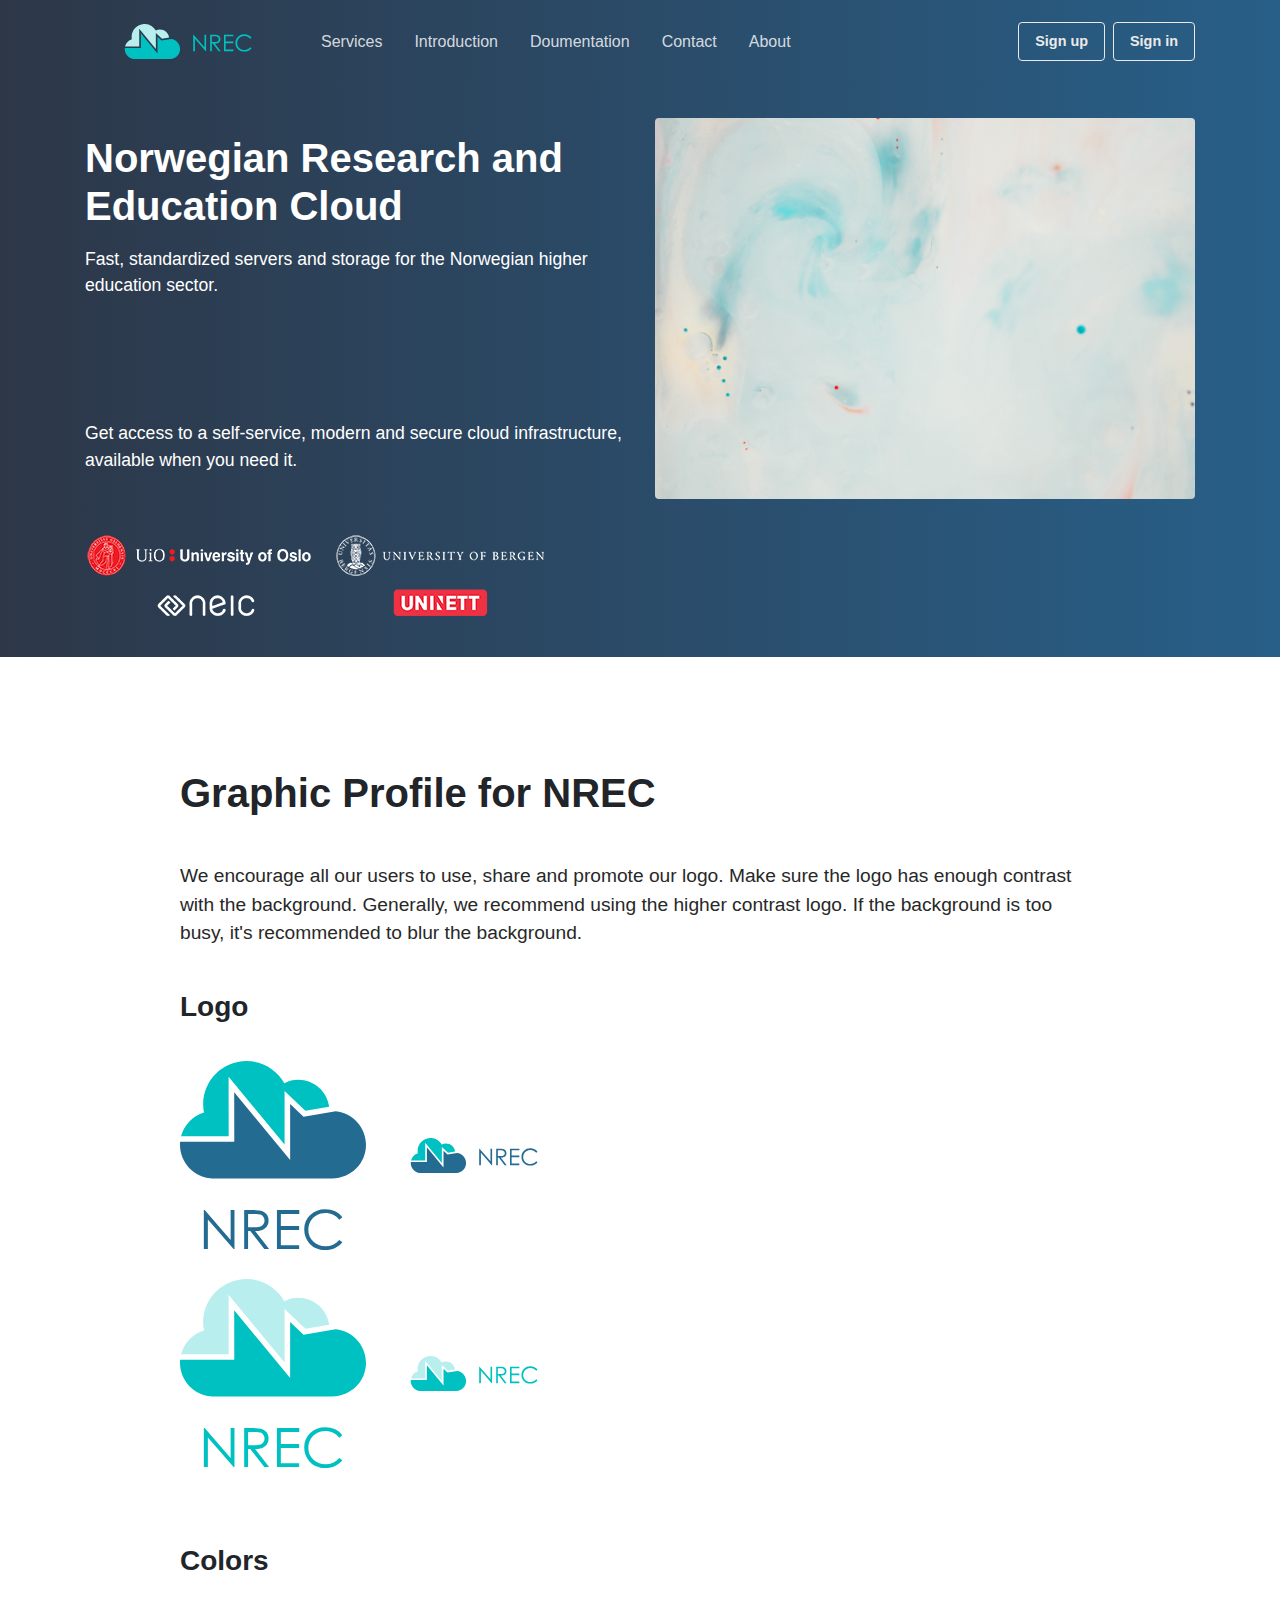
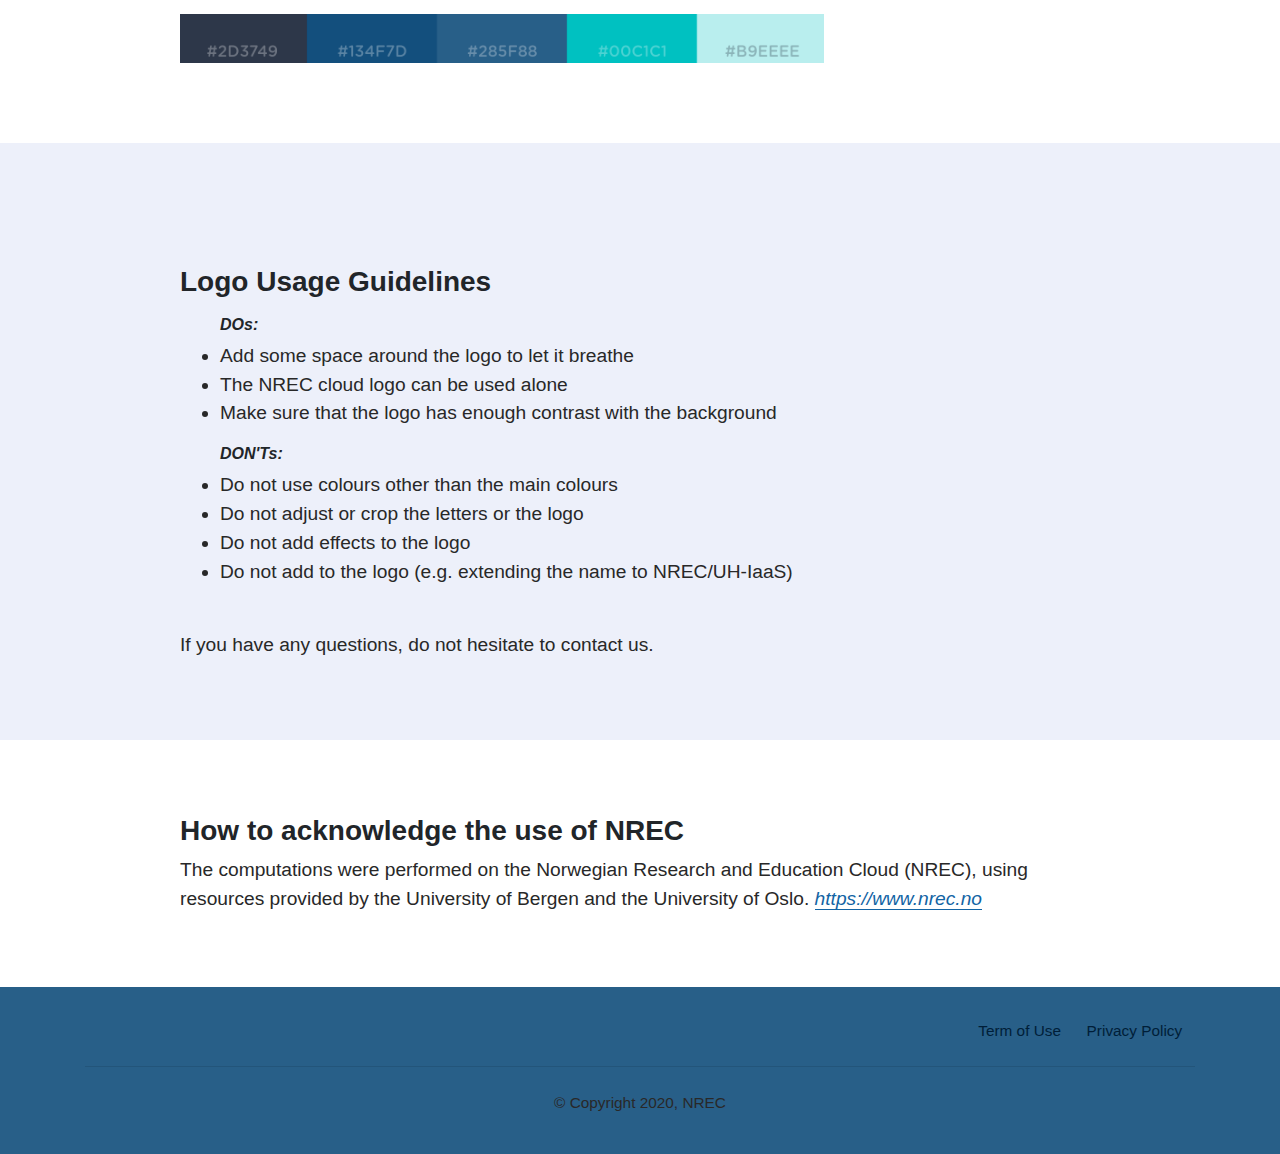
==== branding.html @ 51c07b49 "language" ====
<!DOCTYPE html>
<html lang="en" class="full-height">

<head>
  <title>NREC</title>
  <meta charset="utf-8" />
  <meta name="viewport" content="width=device-width, initial-scale=1, user-scalable=no" />
  <meta name="description" content="A Norwegian Cloud Infrastructure for Research and Education" />
  <meta name="keywords"
    content="Cloud, Infrastructure, Education, Research, UiO, UiB, University, Oslo, Bergen, Norway" />

  <meta name="twitter:card" content="summary_large_image" />
  <meta name="twitter:site" content="@nrec_no" />
  <meta name="twitter:image:alt" content="NREC logo" />
  <meta property="og:title" content="NREC" />
  <meta property="og:type" content="website" />
  <meta property="og:url" content="https://nrec.no" />
  <meta property="og:description" content="A Norwegian Cloud Infrastructure for Research and Education" />
  <meta property="og:image" content="https://nrec.no" />
  <meta property="og:site_name" content="nrec.no" />

  <link href="assets/img/favicon.ico" rel="icon" type="image/png">

  <link rel="stylesheet" href="./assets/vendor/bootstrap/bootstrap.min.css">
  <link rel="stylesheet" href="./assets/css/lazy.css">
  <link rel="stylesheet" href="./assets/css/demo.css">
  <link rel="stylesheet" href="./assets/css/custom.css">
  <link rel="stylesheet" href="https://use.fontawesome.com/releases/v5.6.0/css/all.css"
    integrity="sha384-aOkxzJ5uQz7WBObEZcHvV5JvRW3TUc2rNPA7pe3AwnsUohiw1Vj2Rgx2KSOkF5+h" crossorigin="anonymous">
</head>

<body class="index">
  <nav class="navbar navbar-expand-lg navbar-dark fixed-top bg-primary">
    <div class="container">
      <a class="navbar-brand" href="index.html">
        <img src="./assets/img/nrec-vertical_light.svg" alt="logo">
      </a>
      <button class="navbar-toggler" type="button" data-toggle="collapse" data-target="#navbarSupportedContent-7"
        aria-controls="navbarSupportedContent-7" aria-expanded="false" aria-label="Toggle navigation">
        <span class="navbar-toggler-icon"></span>
      </button>
      <div class="collapse navbar-collapse text-center" id="navbarSupportedContent-7">
        <ul class="navbar-nav mr-auto">
          <li class="nav-item dropdown mx-2">
            <a class="nav-link" href="#services" id="nav-inner-primary_dropdown_1" role="button"
              aria-expanded="false">Services</a>
          </li>
          <li class="nav-item dropdown mx-2">
            <a class="nav-link" href="#info" id="nav-inner-primary_dropdown_1" role="button"
              aria-expanded="false">Introduction</a>
          </li>
          <li class="nav-item dropdown mx-2">
            <a class="nav-link" href="https://docs.nrec.no/" id="nav-inner-primary_dropdown_1" role="button"
              aria-expanded="false">Doumentation</a>
          </li>
          <li class="nav-item dropdown mx-2">
            <a class="nav-link" href="#contact" id="nav-inner-primary_dropdown_1" role="button"
              aria-expanded="false">Contact</a>
          </li>
          <li class="nav-item dropdown mx-2">
            <a class="nav-link" href="#about" id="nav-inner-primary_dropdown_1" role="button"
              aria-expanded="false">About</a>
          </li>
        </ul>
        <ul class="navbar-nav ml-auto">
          <li class="nav-item mx-2">
            <a class="btn btn-outline-light" href="https://access.nrec.no/">
              Sign up
            </a>
          </li>
          <li class="nav-item mx-2 m-md-0">
            <a class="btn btn-outline-light" href="https://dashboard.nrec.no">
              Sign in
            </a>
          </li>
        </ul>
      </div>
    </div>
  </nav>

  <a id="banner"></a>
  <div class="page-view bg-primary">
    <div class="container">
      <div class="row">
        <div class="col-md-6">
          <div class="title">
            <h2 class="my-3 text-white">Norwegian Research and Education Cloud</h2>
            <p class="my-3 subtitle_text1">Fast, standardized servers and storage for the Norwegian higher education sector.
              <br />
              <p class="my-3 text-white subtitle_text2">Get access to a self-service, modern and secure cloud infrastructure,
                available when you need it.</p>
          </div>
        </div>
        <!-- graphic -->
        <div class="col-md-6">
          <a href="#">
            <img class="img-fluid rounded mb-3 mb-md-0 d-none d-sm-block" src="./assets/img/bg.jpg" alt="photo">
          </a>
        </div>
        <div class="logoContainer col-md-5 offset-md-0">
          <div class="d-flex col-md-6 col-xs-6"></div>
            <div class="logos d-none d-sm-block">
              <img src="./assets/img/nrec_partners.png" alt="nrec_partners">
            </div>
          </div>
        </div>
      </div>
    </div>
  </div>

  <a id="branding"></a>
  <div class="container">
    <div class="section">
      <div class="row">
        <div class="col-10 col-md-10 offset-md-1 offset-md-1">
          <div class="header text-center">
            <div class="text-left">
                <h2>Graphic Profile for NREC</h2><br />
                <p>
                    We encourage all our users to use, share and promote our logo.
                    Make sure the logo has enough contrast with the background.
                    Generally, we recommend using the higher contrast logo.
                    If the background is too busy, it's recommended to blur the background.
                </p>
                <h3>Logo</h3><br />
                <img src="./assets/img/nrec-horizontal_dark.svg" alt="logo-horizontal-dark">
                <img src="./assets/img/nrec-vertical_dark.svg" alt="logo-vertical-dark">
                <br /><br />
                <img src="./assets/img/nrec-horizontal_light.svg" alt="logo-horizontal-light">
                <img src="./assets/img/nrec-vertical_light.svg" alt="logo-vertical-light">
                <h3><br />Colors</h3><br />
                <img src="./assets/img/nrec-colors.png" style="width: 70%;" alt="colorguide">

            </div>
          </div>
        </div>
      </div>
    </div>
  </div>

  <a id="usage"></a>
  <div class="examples section bg-light">
    <div class="container">
      <div class="row">
        <div class="col-10 col-md-10 offset-md-1 offset-md-1">
            <h3>Logo Usage Guidelines</h3>
            <p>
                <ul>
                    <h6><i>DOs:</i></h6>
                    <li>Add some space around the logo to let it breathe</li>
                    <li>The NREC cloud logo can be used alone</li>
                    <li>Make sure that the logo has enough contrast with the background</li>
                </ul>
                <ul>
                    <h6><i>DON'Ts:</i></h6>
                    <li>Do not use colours other than the main colours</li>
                    <li>Do not adjust or crop the letters or the logo</li>
                    <li>Do not add effects to the logo</li>
                    <li>Do not add to the logo (e.g. extending the name to NREC/UH-IaaS)</li>
                </ul>
            </p><br />
            If you have any questions, do not hesitate to contact us.
        </div>
      </div>
    </div>
  </div>

  <div class="ack">
  <div class="container">
    <div class="section">
      <div class="row">
        <div class="col-10 col-md-10 offset-md-1">
            <h3>How to acknowledge the use of NREC</h3>
            <p class="text-left">
            The computations were performed on the Norwegian Research and Education Cloud (NREC),
            using resources provided by the University of Bergen and the University of Oslo.
            <a href="https://www.nrec.no"><i>https://www.nrec.no</i></a>
          </p>
          <br /><br />
        </div>
      </div>
    </div>
  </div>

  <footer class="footer-1 footer_custom">
    <div class="container">
      <div class="small d-flex flex-column flex-md-row justify-content-between align-items-center">
        <div class="social mt-4 mt-md-0">
          <a class="email btn btn-lg icon_some_small" href="mailto:support@uh-iaas.no" target="_blank">
            <i class="fas fa-envelope"></i>
            <span class="sr-only">Email Us</span>
          </a>
          <a class="twitter btn btn-lg icon_some_small" href="https://twitter.com/nrec_no" target="_blank">
            <i class="fab fa-twitter"></i>
            <span class="sr-only">Visit our Twitter</span>
          </a>
          <a class="slack btn btn-lg icon_some_small" href="https://uhps.slack.com" target="_blank">
            <i class="fab fa-slack-hash"></i>
            <span class="sr-only">Chat with us</span>
          </a>
        </div>
        <div class="link text-white">
          <ul class="footer-menu list-unstyled d-flex flex-row text-center text-md-left">
            <li><a href="https://docs.nrec.no/terms-of-service.html">Term of Use</a></li>
            <li><a href="https://docs.nrec.no/terms-of-service.html#privacy-policy">Privacy
                Policy</a></li>
          </ul>
        </div>
      </div>
      <div class="copyright text-center">
        <hr />
        <p class="small">&copy; Copyright 2020, NREC</p>
      </div>
    </div>
  </footer>
  <!-- first jquery, then propper, then bootstrap -->
  <script src="./assets/vendor/jquery/jquery.min.js"></script>
  <script src="./assets/vendor/popper/popper.min.js"></script>
  <script src="./assets/vendor/bootstrap/bootstrap.min.js"></script>

</body>

</html>
---- assets/css/lazy.css ----
﻿@import url("https://fonts.googleapis.com/css?family=Raleway:300,400,500,600,700");
@keyframes rotate {
	from {
		transform: rotate(0deg) translate(-10px) rotate(0deg)
	}
	to {
		transform: rotate(360deg) translate(-10px) rotate(-360deg)
	}
}

.bg-primary {
	background-color: #001e38 !important /* 4A154B */
}

.bg-secondary {
	background-color: #091A3D !important
}

.bg-success {
	background-color: #2EB67D !important
}

.bg-info {
	background-color: #167895 !important
}

.bg-warning {
	background-color: #EBB12B !important
}

.bg-danger {
	background-color: #EB616A !important
}

.bg-light {
	background-color: #F7F7F7 !important
}

.bg-white {
	background-color: #fff !important
}

.bg-neutral {
	background-color: #fff !important
}

.bg-dark {
	background-color: #1D1C1D !important
}

.filter {
	display: block;
	content: "";
	position: absolute;
	top: 0;
	bottom: 0;
	left: 0;
	right: 0;
	background-color: #212529;
	opacity: .45
}

.filter.filter-primary {
	background-color: #3d1343
}

.filter.filter-secondary {
	background-color: #030e2d
}

.filter.filter-success {
	background-color: #004735
}

.filter.filter-info {
	background-color: #0d4876
}

.filter.filter-warning {
	background-color: #d59913
}

.filter.filter-danger {
	background-color: #b31849
}

.filter.filter-white {
	background-color: #e6e6e6
}

.filter.filter-neutral {
	background-color: #e6e6e6
}

.filter.filter-light {
	background-color: #d2d0d2
}

.filter.filter-dark {
	background-color: #0a0c0d
}

.btn,
.navbar .navbar-nav>a.btn {
	font-weight: 600;
	font-size: .9rem;
	border-radius: .25rem;
	padding: .5rem 1rem;
	-webkit-transition: all 150ms linear;
	-moz-transition: all 150ms linear;
	-o-transition: all 150ms linear;
	-ms-transition: all 150ms linear;
	transition: all 150ms linear
}

.btn:hover,
.btn:focus,
.navbar .navbar-nav>a.btn:hover,
.navbar .navbar-nav>a.btn:focus {
	outline: 0 !important
}

.btn:active,
.btn.active,
.open>.btn.dropdown-toggle,
.navbar .navbar-nav>a.btn:active,
.navbar .navbar-nav>a.btn.active,
.open>.navbar .navbar-nav>a.btn.dropdown-toggle {
	-webkit-box-shadow: none;
	box-shadow: none;
	outline: 0 !important
}

.btn .badge,
.navbar .navbar-nav>a.btn .badge {
	margin: 0
}

.btn.btn-link,
.navbar .navbar-nav>a.btn.btn-link {
	background-color: transparent
}

.btn.btn-link:hover,
.btn.btn-link:focus,
.btn.btn-link:active,
.btn.btn-link:active:focus,
.navbar .navbar-nav>a.btn.btn-link:hover,
.navbar .navbar-nav>a.btn.btn-link:focus,
.navbar .navbar-nav>a.btn.btn-link:active,
.navbar .navbar-nav>a.btn.btn-link:active:focus {
	background-color: transparent;
	text-decoration: none
}

.btn.btn-lg,
.navbar .navbar-nav>a.btn.btn-lg {
	font-size: 1.25rem;
	border-radius: .3rem;
	padding: .5rem 1.2rem
}

.btn.btn-sm,
.navbar .navbar-nav>a.btn.btn-sm {
	font-size: .875rem;
	border-radius: .2rem;
	padding: .25rem .7rem
}

.btn.btn-pill,
.navbar .navbar-nav>a.btn.btn-pill {
	border-radius: 4rem
}

.btn.btn-icon,
.navbar .navbar-nav>a.btn.btn-icon {
	padding: .5rem .8rem;
	border-radius: 4rem
}

.btn.btn-icon.btn-sm,
.navbar .navbar-nav>a.btn.btn-icon.btn-sm {
	padding: .3rem .55rem
}

.btn.btn-icon.btn-lg,
.navbar .navbar-nav>a.btn.btn-icon.btn-lg {
	padding: .65rem 1rem
}

.btn-primary {
	background-color: #611F6A;
	border: 1px solid #611F6A
}

.btn-primary:not(:disabled):hover,
.btn-primary:not(:disabled):focus,
.btn-primary:not(:disabled):active,
.btn-primary:not(:disabled).active,
.btn-primary:not(:disabled):active:focus,
.btn-primary:not(:disabled):active:hover,
.btn-primary:not(:disabled).active:focus,
.btn-primary:not(:disabled).active:hover,
.show>.btn-primary:not(:disabled).dropdown-toggle,
.show>.btn-primary:not(:disabled).dropdown-toggle:focus,
.show>.btn-primary:not(:disabled).dropdown-toggle:hover {
	background-color: #4b1852;
	border: 1px solid #4b1852;
	box-shadow: none
}

.btn-primary:not([data-action]):hover {
	box-shadow: none
}

.btn-primary.disabled,
.btn-primary:disabled,
.btn-primary[disabled],
.btn-primary fieldset[disabled] {
	background-color: #611F6A;
	border: 1px solid #611F6A
}

.btn-secondary {
	background-color: #071D5C;
	border: 1px solid #071D5C
}

.btn-secondary:not(:disabled):hover,
.btn-secondary:not(:disabled):focus,
.btn-secondary:not(:disabled):active,
.btn-secondary:not(:disabled).active,
.btn-secondary:not(:disabled):active:focus,
.btn-secondary:not(:disabled):active:hover,
.btn-secondary:not(:disabled).active:focus,
.btn-secondary:not(:disabled).active:hover,
.show>.btn-secondary:not(:disabled).dropdown-toggle,
.show>.btn-secondary:not(:disabled).dropdown-toggle:focus,
.show>.btn-secondary:not(:disabled).dropdown-toggle:hover {
	background-color: #051440;
	border: 1px solid #051440;
	box-shadow: none
}

.btn-secondary:not([data-action]):hover {
	box-shadow: none
}

.btn-secondary.disabled,
.btn-secondary:disabled,
.btn-secondary[disabled],
.btn-secondary fieldset[disabled] {
	background-color: #071D5C;
	border: 1px solid #071D5C
}

.btn-success {
	background-color: #007A5B;
	border: 1px solid #007A5B
}

.btn-success:not(:disabled):hover,
.btn-success:not(:disabled):focus,
.btn-success:not(:disabled):active,
.btn-success:not(:disabled).active,
.btn-success:not(:disabled):active:focus,
.btn-success:not(:disabled):active:hover,
.btn-success:not(:disabled).active:focus,
.btn-success:not(:disabled).active:hover,
.show>.btn-success:not(:disabled).dropdown-toggle,
.show>.btn-success:not(:disabled).dropdown-toggle:focus,
.show>.btn-success:not(:disabled).dropdown-toggle:hover {
	background-color: #005b44;
	border: 1px solid #005b44;
	box-shadow: none
}

.btn-success:not([data-action]):hover {
	box-shadow: none
}

.btn-success.disabled,
.btn-success:disabled,
.btn-success[disabled],
.btn-success fieldset[disabled] {
	background-color: #007A5B;
	border: 1px solid #007A5B
}

.btn-info {
	background-color: #1264A4;
	border: 1px solid #1264A4
}

.btn-info:not(:disabled):hover,
.btn-info:not(:disabled):focus,
.btn-info:not(:disabled):active,
.btn-info:not(:disabled).active,
.btn-info:not(:disabled):active:focus,
.btn-info:not(:disabled):active:hover,
.btn-info:not(:disabled).active:focus,
.btn-info:not(:disabled).active:hover,
.show>.btn-info:not(:disabled).dropdown-toggle,
.show>.btn-info:not(:disabled).dropdown-toggle:focus,
.show>.btn-info:not(:disabled).dropdown-toggle:hover {
	background-color: #0f5388;
	border: 1px solid #0f5388;
	box-shadow: none
}

.btn-info:not([data-action]):hover {
	box-shadow: none
}

.btn-info.disabled,
.btn-info:disabled,
.btn-info[disabled],
.btn-info fieldset[disabled] {
	background-color: #1264A4;
	border: 1px solid #1264A4
}

.btn-warning {
	background-color: #ECB22F;
	border: 1px solid #ECB22F
}

.btn-warning:not(:disabled):hover,
.btn-warning:not(:disabled):focus,
.btn-warning:not(:disabled):active,
.btn-warning:not(:disabled).active,
.btn-warning:not(:disabled):active:focus,
.btn-warning:not(:disabled):active:hover,
.btn-warning:not(:disabled).active:focus,
.btn-warning:not(:disabled).active:hover,
.show>.btn-warning:not(:disabled).dropdown-toggle,
.show>.btn-warning:not(:disabled).dropdown-toggle:focus,
.show>.btn-warning:not(:disabled).dropdown-toggle:hover {
	background-color: #e7a715;
	border: 1px solid #e7a715;
	box-shadow: none
}

.btn-warning:not([data-action]):hover {
	box-shadow: none
}

.btn-warning.disabled,
.btn-warning:disabled,
.btn-warning[disabled],
.btn-warning fieldset[disabled] {
	background-color: #ECB22F;
	border: 1px solid #ECB22F
}

.btn-danger {
	background-color: #E01E5B;
	border: 1px solid #E01E5B
}

.btn-danger:not(:disabled):hover,
.btn-danger:not(:disabled):focus,
.btn-danger:not(:disabled):active,
.btn-danger:not(:disabled).active,
.btn-danger:not(:disabled):active:focus,
.btn-danger:not(:disabled):active:hover,
.btn-danger:not(:disabled).active:focus,
.btn-danger:not(:disabled).active:hover,
.show>.btn-danger:not(:disabled).dropdown-toggle,
.show>.btn-danger:not(:disabled).dropdown-toggle:focus,
.show>.btn-danger:not(:disabled).dropdown-toggle:hover {
	background-color: #c51a50;
	border: 1px solid #c51a50;
	box-shadow: none
}

.btn-danger:not([data-action]):hover {
	box-shadow: none
}

.btn-danger.disabled,
.btn-danger:disabled,
.btn-danger[disabled],
.btn-danger fieldset[disabled] {
	background-color: #E01E5B;
	border: 1px solid #E01E5B
}

.btn-white {
	background-color: #fff;
	border: 1px solid #fff
}

.btn-white:not(:disabled):hover,
.btn-white:not(:disabled):focus,
.btn-white:not(:disabled):active,
.btn-white:not(:disabled).active,
.btn-white:not(:disabled):active:focus,
.btn-white:not(:disabled):active:hover,
.btn-white:not(:disabled).active:focus,
.btn-white:not(:disabled).active:hover,
.show>.btn-white:not(:disabled).dropdown-toggle,
.show>.btn-white:not(:disabled).dropdown-toggle:focus,
.show>.btn-white:not(:disabled).dropdown-toggle:hover {
	background-color: #f0f0f0;
	border: 1px solid #f0f0f0;
	box-shadow: none
}

.btn-white:not([data-action]):hover {
	box-shadow: none
}

.btn-white.disabled,
.btn-white:disabled,
.btn-white[disabled],
.btn-white fieldset[disabled] {
	background-color: #fff;
	border: 1px solid #fff
}

.btn-neutral {
	background-color: #fff;
	border: 1px solid #fff
}

.btn-neutral:not(:disabled):hover,
.btn-neutral:not(:disabled):focus,
.btn-neutral:not(:disabled):active,
.btn-neutral:not(:disabled).active,
.btn-neutral:not(:disabled):active:focus,
.btn-neutral:not(:disabled):active:hover,
.btn-neutral:not(:disabled).active:focus,
.btn-neutral:not(:disabled).active:hover,
.show>.btn-neutral:not(:disabled).dropdown-toggle,
.show>.btn-neutral:not(:disabled).dropdown-toggle:focus,
.show>.btn-neutral:not(:disabled).dropdown-toggle:hover {
	background-color: #f0f0f0;
	border: 1px solid #f0f0f0;
	box-shadow: none
}

.btn-neutral:not([data-action]):hover {
	box-shadow: none
}

.btn-neutral.disabled,
.btn-neutral:disabled,
.btn-neutral[disabled],
.btn-neutral fieldset[disabled] {
	background-color: #fff;
	border: 1px solid #fff
}

.btn-light {
	background-color: #EBEAEB;
	border: 1px solid #EBEAEB
}

.btn-light:not(:disabled):hover,
.btn-light:not(:disabled):focus,
.btn-light:not(:disabled):active,
.btn-light:not(:disabled).active,
.btn-light:not(:disabled):active:focus,
.btn-light:not(:disabled):active:hover,
.btn-light:not(:disabled).active:focus,
.btn-light:not(:disabled).active:hover,
.show>.btn-light:not(:disabled).dropdown-toggle,
.show>.btn-light:not(:disabled).dropdown-toggle:focus,
.show>.btn-light:not(:disabled).dropdown-toggle:hover {
	background-color: #dcdadc;
	border: 1px solid #dcdadc;
	box-shadow: none
}

.btn-light:not([data-action]):hover {
	box-shadow: none
}

.btn-light.disabled,
.btn-light:disabled,
.btn-light[disabled],
.btn-light fieldset[disabled] {
	background-color: #EBEAEB;
	border: 1px solid #EBEAEB
}

.btn-dark {
	background-color: #212529;
	border: 1px solid #212529
}

.btn-dark:not(:disabled):hover,
.btn-dark:not(:disabled):focus,
.btn-dark:not(:disabled):active,
.btn-dark:not(:disabled).active,
.btn-dark:not(:disabled):active:focus,
.btn-dark:not(:disabled):active:hover,
.btn-dark:not(:disabled).active:focus,
.btn-dark:not(:disabled).active:hover,
.show>.btn-dark:not(:disabled).dropdown-toggle,
.show>.btn-dark:not(:disabled).dropdown-toggle:focus,
.show>.btn-dark:not(:disabled).dropdown-toggle:hover {
	background-color: #131618;
	border: 1px solid #131618;
	box-shadow: none
}

.btn-dark:not([data-action]):hover {
	box-shadow: none
}

.btn-dark.disabled,
.btn-dark:disabled,
.btn-dark[disabled],
.btn-dark fieldset[disabled] {
	background-color: #212529;
	border: 1px solid #212529
}

.btn-outline-primary {
	border: 1px solid #611F6A;
	color: #611F6A
}

.btn-outline-primary:hover,
.btn-outline-primary:focus,
.btn-outline-primary:active,
.btn-outline-primary.active,
.btn-outline-primary:active:focus,
.btn-outline-primary:active:hover,
.btn-outline-primary.active:focus,
.btn-outline-primary.active:hover,
.show>.btn-outline-primary.dropdown-toggle,
.show>.btn-outline-primary.dropdown-toggle:focus,
.show>.btn-outline-primary.dropdown-toggle:hover {
	background-color: #611F6A;
	border-color: #611F6A
}

.btn-outline-secondary {
	border: 1px solid #071D5C;
	color: #071D5C
}

.btn-outline-secondary:hover,
.btn-outline-secondary:focus,
.btn-outline-secondary:active,
.btn-outline-secondary.active,
.btn-outline-secondary:active:focus,
.btn-outline-secondary:active:hover,
.btn-outline-secondary.active:focus,
.btn-outline-secondary.active:hover,
.show>.btn-outline-secondary.dropdown-toggle,
.show>.btn-outline-secondary.dropdown-toggle:focus,
.show>.btn-outline-secondary.dropdown-toggle:hover {
	background-color: #071D5C;
	border-color: #071D5C
}

.btn-outline-success {
	border: 1px solid #007A5B;
	color: #007A5B
}

.btn-outline-success:hover,
.btn-outline-success:focus,
.btn-outline-success:active,
.btn-outline-success.active,
.btn-outline-success:active:focus,
.btn-outline-success:active:hover,
.btn-outline-success.active:focus,
.btn-outline-success.active:hover,
.show>.btn-outline-success.dropdown-toggle,
.show>.btn-outline-success.dropdown-toggle:focus,
.show>.btn-outline-success.dropdown-toggle:hover {
	background-color: #007A5B;
	border-color: #007A5B
}

.btn-outline-info {
	border: 1px solid #1264A4;
	color: #1264A4
}

.btn-outline-info:hover,
.btn-outline-info:focus,
.btn-outline-info:active,
.btn-outline-info.active,
.btn-outline-info:active:focus,
.btn-outline-info:active:hover,
.btn-outline-info.active:focus,
.btn-outline-info.active:hover,
.show>.btn-outline-info.dropdown-toggle,
.show>.btn-outline-info.dropdown-toggle:focus,
.show>.btn-outline-info.dropdown-toggle:hover {
	background-color: #1264A4;
	border-color: #1264A4
}

.btn-outline-warning {
	border: 1px solid #ECB22F;
	color: #ECB22F
}

.btn-outline-warning:hover,
.btn-outline-warning:focus,
.btn-outline-warning:active,
.btn-outline-warning.active,
.btn-outline-warning:active:focus,
.btn-outline-warning:active:hover,
.btn-outline-warning.active:focus,
.btn-outline-warning.active:hover,
.show>.btn-outline-warning.dropdown-toggle,
.show>.btn-outline-warning.dropdown-toggle:focus,
.show>.btn-outline-warning.dropdown-toggle:hover {
	background-color: #ECB22F;
	border-color: #ECB22F
}

.btn-outline-danger {
	border: 1px solid #E01E5B;
	color: #E01E5B
}

.btn-outline-danger:hover,
.btn-outline-danger:focus,
.btn-outline-danger:active,
.btn-outline-danger.active,
.btn-outline-danger:active:focus,
.btn-outline-danger:active:hover,
.btn-outline-danger.active:focus,
.btn-outline-danger.active:hover,
.show>.btn-outline-danger.dropdown-toggle,
.show>.btn-outline-danger.dropdown-toggle:focus,
.show>.btn-outline-danger.dropdown-toggle:hover {
	background-color: #E01E5B;
	border-color: #E01E5B
}

.btn-outline-white {
	border: 1px solid #fff;
	color: #fff
}

.btn-outline-white:hover,
.btn-outline-white:focus,
.btn-outline-white:active,
.btn-outline-white.active,
.btn-outline-white:active:focus,
.btn-outline-white:active:hover,
.btn-outline-white.active:focus,
.btn-outline-white.active:hover,
.show>.btn-outline-white.dropdown-toggle,
.show>.btn-outline-white.dropdown-toggle:focus,
.show>.btn-outline-white.dropdown-toggle:hover {
	background-color: #fff;
	border-color: #fff
}

.btn-outline-neutral {
	border: 1px solid #fff;
	color: #fff
}

.btn-outline-neutral:hover,
.btn-outline-neutral:focus,
.btn-outline-neutral:active,
.btn-outline-neutral.active,
.btn-outline-neutral:active:focus,
.btn-outline-neutral:active:hover,
.btn-outline-neutral.active:focus,
.btn-outline-neutral.active:hover,
.show>.btn-outline-neutral.dropdown-toggle,
.show>.btn-outline-neutral.dropdown-toggle:focus,
.show>.btn-outline-neutral.dropdown-toggle:hover {
	background-color: #fff;
	border-color: #fff
}

.btn-outline-light {
	border: 1px solid #EBEAEB;
	color: #EBEAEB
}

.btn-outline-light:hover,
.btn-outline-light:focus,
.btn-outline-light:active,
.btn-outline-light.active,
.btn-outline-light:active:focus,
.btn-outline-light:active:hover,
.btn-outline-light.active:focus,
.btn-outline-light.active:hover,
.show>.btn-outline-light.dropdown-toggle,
.show>.btn-outline-light.dropdown-toggle:focus,
.show>.btn-outline-light.dropdown-toggle:hover {
	background-color: #EBEAEB;
	border-color: #EBEAEB
}

.btn-outline-dark {
	border: 1px solid #212529;
	color: #212529
}

.btn-outline-dark:hover,
.btn-outline-dark:focus,
.btn-outline-dark:active,
.btn-outline-dark.active,
.btn-outline-dark:active:focus,
.btn-outline-dark:active:hover,
.btn-outline-dark.active:focus,
.btn-outline-dark.active:hover,
.show>.btn-outline-dark.dropdown-toggle,
.show>.btn-outline-dark.dropdown-toggle:focus,
.show>.btn-outline-dark.dropdown-toggle:hover {
	background-color: #212529;
	border-color: #212529
}

a:not(.nav-link):not(.navbar-brand):not(.btn) {
	color: #1264A4;
	font-weight: 600;
	border-bottom: 1px solid #1264A4;
	font-weight: 500;
	text-decoration: none
}

a:not(.nav-link):not(.navbar-brand):not(.btn):hover {
	color: #1264A4;
	border-bottom: 1.5px solid #1264A4
}

a.text-primary {
	color: #611F6A
}

a.text-primary:hover {
	color: #4b1852 !important
}

.form-control,
.custom-select,
.custom-file {
	font-weight: 400;
	height: 2.375rem;
	border: 1px solid #787878;
	-webkit-box-shadow: none;
	box-shadow: none;
	font-size: .9rem;
	border-radius: .25rem;
	padding: .5rem 1rem;
	-webkit-box-shadow: none;
	box-shadow: none
}

.form-control:hover,
.form-control:focus,
.form-control:active,
.custom-select:hover,
.custom-select:focus,
.custom-select:active,
.custom-file:hover,
.custom-file:focus,
.custom-file:active {
	border: 1px solid #611F6A;
	-webkit-box-shadow: none;
	box-shadow: none
}

.form-control.form-control-lg,
.form-control.custom-select-lg,
.custom-select.form-control-lg,
.custom-select.custom-select-lg,
.custom-file.form-control-lg,
.custom-file.custom-select-lg {
	font-size: .9rem;
	border-radius: .25rem;
	padding: 1rem 1rem;
	line-height: 2rem;
	height: 3rem
}

.form-control.form-control-sm,
.form-control.custom-select-sm,
.custom-select.form-control-sm,
.custom-select.custom-select-sm,
.custom-file.form-control-sm,
.custom-file.custom-select-sm {
	font-size: .9rem;
	border-radius: .25rem;
	padding: .7rem 1rem;
	height: 1.95rem
}

.form-control:disabled,
.custom-select:disabled,
.custom-file:disabled {
	background-color: transparent;
	border: 1px solid #EBEAEB;
	-webkit-box-shadow: none;
	box-shadow: none
}

.form-control:disabled:hover,
.form-control:disabled:focus,
.form-control:disabled:active,
.custom-select:disabled:hover,
.custom-select:disabled:focus,
.custom-select:disabled:active,
.custom-file:disabled:hover,
.custom-file:disabled:focus,
.custom-file:disabled:active {
	border: 1px solid #EBEAEB;
	-webkit-box-shadow: none;
	box-shadow: none
}

.form-control.is-valid,
.custom-select.is-valid,
.custom-file.is-valid {
	color: #007A5B;
	background-image: none;
	border: 1px solid #004735;
	-webkit-box-shadow: none;
	box-shadow: none
}

.form-control.is-valid:hover,
.form-control.is-valid:focus,
.form-control.is-valid:active,
.custom-select.is-valid:hover,
.custom-select.is-valid:focus,
.custom-select.is-valid:active,
.custom-file.is-valid:hover,
.custom-file.is-valid:focus,
.custom-file.is-valid:active {
	border: 1px solid #007A5B;
	-webkit-box-shadow: none;
	box-shadow: none
}

.form-control.is-invalid,
.custom-select.is-invalid,
.custom-file.is-invalid {
	color: #E01E5B;
	background-image: none;
	border: 1px solid #b31849;
	-webkit-box-shadow: none;
	box-shadow: none
}

.form-control.is-invalid:hover,
.form-control.is-invalid:focus,
.form-control.is-invalid:active,
.custom-select.is-invalid:hover,
.custom-select.is-invalid:focus,
.custom-select.is-invalid:active,
.custom-file.is-invalid:hover,
.custom-file.is-invalid:focus,
.custom-file.is-invalid:active {
	border: 1px solid #E01E5B;
	-webkit-box-shadow: none;
	box-shadow: none
}

.form-group label {
	font-weight: 600;
	margin-top: .5rem
}

.valid-feedback {
	color: #007A5B
}

.invalid-feedback {
	color: #E01E5B
}

.input-group .form-control:not(:first-child) {
	padding-left: 3rem;
	border-radius: .25rem
}

.input-group .form-control:not(:last-child) {
	padding-right: 3rem;
	border-radius: .25rem
}

.input-group .input-group-prepend,
.input-group .input-group-append {
	position: absolute;
	top: 0;
	z-index: 1000;
	border: 0
}

.input-group .input-group-prepend {
	left: 0
}

.input-group .input-group-append {
	right: 0
}

.input-group .input-group-text {
	background-color: transparent;
	color: rgba(97, 31, 106, 0.9);
	border: none;
	padding: .7rem .8rem
}

.input-group .input-group-text.disabled {
	color: rgba(97, 31, 106, 0.6)
}

.input-group .custom-file-label {
	border: 0
}

.input-group .custom-file-label::after {
	background-color: transparent;
	color: #611F6A
}

body {
	font-weight: 400;
	font-family: "Raleway", sans-serif;
	color: #282828
}

b {
	font-weight: 700
}

h1,
h2,
h3,
h4,
h5,
h6 {
	font-weight: 700;
	color: #212529
}

.display-1,
.display-2,
.display-3,
.display-4,
.display-5,
.display-6 {
	font-weight: 800
}

.text-primary {
	color: #611F6A !important
}

.text-secondary {
	color: #071D5C !important
}

.text-success {
	color: #007A5B !important
}

.text-info {
	color: #1264A4 !important
}

.text-warning {
	color: #ECB22F !important
}

.text-danger {
	color: #E01E5B !important
}

.text-white {
	color: #fff !important
}

.text-neutral {
	color: #fff !important
}

.text-light {
	color: #EBEAEB !important
}

.text-dark {
	color: #212529 !important
}

.blockquote {
	border-left: 0.2rem solid #611F6A;
	font-size: 1.1rem;
	padding-left: 1.5rem
}

.icon {
	position: relative;
	top: .2em
}

.big-icon {
	font-size: 3rem
}

.noUi-target,
.noUi-target * {
	-webkit-touch-callout: none;
	-webkit-tap-highlight-color: transparent;
	-webkit-user-select: none;
	touch-action: none;
	user-select: none;
	box-sizing: border-box
}

.noUi-target {
	position: relative;
	direction: ltr
}

.noUi-base,
.noUi-connects {
	width: 100%;
	height: 100%;
	position: relative;
	z-index: 1
}

.noUi-connects {
	overflow: hidden;
	z-index: 0
}

.noUi-connect,
.noUi-origin {
	will-change: transform;
	position: absolute;
	z-index: 1;
	top: 0;
	left: 0;
	height: 100%;
	width: 100%;
	transform-origin: 0 0
}

html:not([dir="rtl"]) .noUi-horizontal .noUi-origin {
	left: auto;
	right: 0
}

.noUi-vertical .noUi-origin {
	width: 0
}

.noUi-horizontal .noUi-origin {
	height: 0
}

.noUi-handle {
	position: absolute
}

.noUi-state-tap .noUi-connect,
.noUi-state-tap .noUi-origin {
	transition: transform .3s
}

.noUi-state-drag * {
	cursor: inherit !important
}

.noUi-horizontal {
	height: 5px
}

.noUi-horizontal .noUi-handle {
	width: 34px;
	height: 28px;
	left: -17px;
	top: -6px
}

.noUi-vertical {
	width: 5px
}

.noUi-vertical .noUi-handle {
	width: 28px;
	height: 34px;
	left: -6px;
	top: -17px
}

html:not([dir="rtl"]) .noUi-horizontal .noUi-handle {
	right: -17px;
	left: auto
}

.noUi-connects {
	border-radius: 3px
}

.noUi-connect {
	background: #611F6A
}

.noUi-draggable {
	cursor: ew-resize
}

.noUi-vertical .noUi-draggable {
	cursor: ns-resize
}

.noUi-handle {
	border: 1px solid #D9D9D9;
	border-radius: 3px;
	background: #FFF;
	cursor: default;
	box-shadow: inset 0 0 1px #FFF, inset 0 1px 7px #EBEBEB, 0 3px 6px -3px #BBB;
	outline: none
}

.noUi-active {
	outline: none
}

[disabled] .noUi-connect {
	background: #B8B8B8
}

[disabled].noUi-target,
[disabled].noUi-handle,
[disabled] .noUi-handle {
	cursor: not-allowed
}

.noUi-pips,
.noUi-pips * {
	-moz-box-sizing: border-box;
	box-sizing: border-box
}

.noUi-pips {
	position: absolute;
	color: #999
}

.noUi-value {
	position: absolute;
	white-space: nowrap;
	text-align: center
}

.noUi-value-sub {
	color: #ccc;
	font-size: 10px
}

.noUi-marker {
	position: absolute;
	background: #CCC
}

.noUi-marker-sub {
	background: #AAA
}

.noUi-marker-large {
	background: #AAA
}

.noUi-pips-horizontal {
	padding: 10px 0;
	height: 80px;
	top: 100%;
	left: 0;
	width: 100%
}

.noUi-value-horizontal {
	transform: translate(-50%, 50%)
}

.noUi-rtl .noUi-value-horizontal {
	transform: translate(50%, 50%)
}

.noUi-marker-horizontal.noUi-marker {
	margin-left: -1px;
	width: 2px;
	height: 5px
}

.noUi-marker-horizontal.noUi-marker-sub {
	height: 10px
}

.noUi-marker-horizontal.noUi-marker-large {
	height: 15px
}

.noUi-pips-vertical {
	padding: 0 10px;
	height: 100%;
	top: 0;
	left: 100%
}

.noUi-value-vertical {
	-webkit-transform: translate(0, -50%);
	transform: translate(0, -50%, 0);
	padding-left: 25px
}

.noUi-rtl .noUi-value-vertical {
	-webkit-transform: translate(0, 50%);
	transform: translate(0, 50%)
}

.noUi-marker-vertical.noUi-marker {
	width: 5px;
	height: 2px;
	margin-top: -1px
}

.noUi-marker-vertical.noUi-marker-sub {
	width: 10px
}

.noUi-marker-vertical.noUi-marker-large {
	width: 15px
}

.noUi-tooltip {
	display: block;
	position: absolute;
	border: 1px solid #D9D9D9;
	border-radius: 3px;
	background: #fff;
	color: #000;
	padding: 5px;
	text-align: center;
	white-space: nowrap
}

.noUi-horizontal .noUi-tooltip {
	-webkit-transform: translate(-50%, 0);
	transform: translate(-50%, 0);
	left: 50%;
	bottom: 120%
}

.noUi-vertical .noUi-tooltip {
	-webkit-transform: translate(0, -50%);
	transform: translate(0, -50%);
	top: 50%;
	right: 120%
}

.noUi-target {
	background: #eceeef;
	border-radius: 5px;
	border: 0;
	box-shadow: inset 0 1px 2px rgba(90, 97, 105, 0.1);
	margin: 15px 0;
	cursor: pointer
}

.noUi-horizontal {
	height: 5px
}

html:not([dir="rtl"]) .noUi-horizontal .noUi-handle {
	right: -10px
}

.noUi-vertical {
	width: 5px
}

.noUi-connect {
	background: theme-color("primary");
	box-shadow: none
}

.noUi-horizontal .noUi-handle,
.noUi-vertical .noUi-handle {
	top: -5px;
	width: 15px;
	height: 15px;
	border-radius: 100%;
	box-shadow: none;
	cursor: pointer;
	background-color: #611F6A;
	border: 0;
	transition: box-shadow .15s, transform .15s
}

.noUi-horizontal .noUi-handle.noUi-active,
.noUi-vertical .noUi-handle.noUi-active {
	transform: scale(1.2)
}

[disabled] .noUi-handle,
[disabled].noUi-origin {
	cursor: not-allowed
}

.range-slider-value {
	font-size: .75rem;
	font-weight: 500;
	background-color: transparent;
	color: #611F6A;
	border: 1px solid rgba(97, 31, 106, 0.4);
	border-radius: 1rem;
	padding: .4em .8em .3em .85em
}

.range-slider-wrapper .upper-info {
	font-weight: 400;
	margin-bottom: 5px
}

.input-slider-value-output {
	background: #333;
	color: #fff;
	padding: 4px 8px;
	position: relative;
	top: 12px;
	font-size: 11px;
	border-radius: 2px
}

.input-slider-value-output:after {
	bottom: 100%;
	left: 10px;
	border: solid transparent;
	content: " ";
	height: 0;
	width: 0;
	position: absolute;
	pointer-events: none;
	border-color: rgba(136, 183, 213, 0);
	border-bottom-color: #333;
	border-width: 4px;
	margin-left: -4px
}

.input-slider-value-output.left:after {
	left: 10px;
	right: auto
}

.input-slider-value-output.right:after {
	right: 10px;
	left: auto
}

.custom-control-label {
	cursor: pointer;
	font-size: 0.9rem;
	padding-top: .2rem;
	padding-left: 0.2rem
}

.custom-control-label::before,
.custom-control-label::after {
	width: 1.2rem;
	height: 1.2rem
}

.custom-checkbox .custom-control-input:checked~.custom-control-label::before {
	background-color: #611F6A;
	border-color: #611F6A;
	color: #611F6A
}

.custom-checkbox .custom-control-input:disabled~.custom-control-label::before {
	border-color: rgba(97, 31, 106, 0.45)
}

.custom-checkbox .custom-control-input:disabled:checked~.custom-control-label::before {
	background-color: rgba(97, 31, 106, 0.45);
	border-color: rgba(97, 31, 106, 0.45)
}

.custom-radio .custom-control-input:checked~.custom-control-label::before {
	background-color: #611F6A;
	border-color: #611F6A
}

.custom-radio .custom-control-input:disabled~.custom-control-label::before {
	border-color: rgba(97, 31, 106, 0.45)
}

.custom-radio .custom-control-input:disabled:checked~.custom-control-label::before {
	background-color: rgba(97, 31, 106, 0.45);
	border-color: rgba(97, 31, 106, 0.45)
}

.custom-switch .custom-control-label {
	padding-left: 1.3rem
}

.custom-switch .custom-control-label::before {
	width: 3rem;
	height: 1.5rem;
	border-radius: 1rem
}

.custom-switch .custom-control-label::after {
	height: 1.25rem;
	width: 1.25rem;
	border-radius: 50%
}

.custom-switch .custom-control-input:checked~.custom-control-label::before {
	background-color: #611F6A;
	border-color: #611F6A
}

.custom-switch .custom-control-input:checked~.custom-control-label::after {
	transform: translateX(1.5rem)
}

.custom-switch .custom-control-input:disabled~.custom-control-label::before {
	border-color: rgba(97, 31, 106, 0.45)
}

.custom-switch .custom-control-input:disabled:checked~.custom-control-label::before {
	background-color: rgba(97, 31, 106, 0.45);
	border-color: rgba(97, 31, 106, 0.45)
}

.navbar {
	padding: 1.2rem 1rem
}

.navbar .navbar-brand {
	font-weight: 800
}

.navbar .nav-link {
	font-weight: 500;
	opacity: .9;
	filter: alpha(opacity=90)
}

.navbar-dark .navbar-nav .nav-link {
	color: rgba(255, 255, 255, 0.9)
}

.navbar-dark .navbar-nav .nav-link:hover,
.navbar-dark .navbar-nav .nav-link:active,
.navbar-dark .navbar-nav .nav-link:focus {
	color: #fff
}

.navbar-light .navbar-nav .nav-link {
	color: rgba(33, 37, 41, 0.9)
}

.navbar-light .navbar-nav .nav-link:hover,
.navbar-light .navbar-nav .nav-link:active,
.navbar-light .navbar-nav .nav-link:focus {
	color: #212529
}

.navbar-transparent {
	background-color: transparent
}

.table-primary tbody,
.table-primary tr,
.table-primary th,
.table-primary td {
	background-color: rgba(74, 21, 75, 0.3);
	border-color: rgba(74, 21, 75, 0.3);
	color: #000
}

.table-secondary tbody,
.table-secondary tr,
.table-secondary th,
.table-secondary td {
	background-color: rgba(9, 26, 61, 0.3);
	border-color: rgba(9, 26, 61, 0.3);
	color: #000
}

.table-success tbody,
.table-success tr,
.table-success th,
.table-success td {
	background-color: rgba(46, 182, 125, 0.3);
	border-color: rgba(46, 182, 125, 0.3);
	color: #05130d
}

.table-info tbody,
.table-info tr,
.table-info th,
.table-info td {
	background-color: rgba(22, 120, 149, 0.3);
	border-color: rgba(22, 120, 149, 0.3);
	color: #000
}

.table-warning tbody,
.table-warning tr,
.table-warning th,
.table-warning td {
	background-color: rgba(235, 177, 43, 0.3);
	border-color: rgba(235, 177, 43, 0.3);
	color: #443106
}

.table-danger tbody,
.table-danger tr,
.table-danger th,
.table-danger td {
	background-color: rgba(235, 97, 106, 0.3);
	border-color: rgba(235, 97, 106, 0.3);
	color: #720e15
}

.table-light tbody,
.table-light tr,
.table-light th,
.table-light td {
	background-color: rgba(247, 247, 247, 0.3);
	border-color: rgba(247, 247, 247, 0.3);
	color: #919191
}

.table-white tbody,
.table-white tr,
.table-white th,
.table-white td {
	background-color: rgba(255, 255, 255, 0.3);
	border-color: rgba(255, 255, 255, 0.3);
	color: #999
}

.table-neutral tbody,
.table-neutral tr,
.table-neutral th,
.table-neutral td {
	background-color: rgba(255, 255, 255, 0.3);
	border-color: rgba(255, 255, 255, 0.3);
	color: #999
}

.table-dark tbody,
.table-dark tr,
.table-dark th,
.table-dark td {
	background-color: rgba(29, 28, 29, 0.3);
	border-color: rgba(29, 28, 29, 0.3);
	color: #000
}

.table-hover .table-primary:hover th,
.table-hover .table-primary:hover td {
	background-color: rgba(74, 21, 75, 0.35);
	border-color: rgba(74, 21, 75, 0.35)
}

.table-hover .table-secondary:hover th,
.table-hover .table-secondary:hover td {
	background-color: rgba(9, 26, 61, 0.35);
	border-color: rgba(9, 26, 61, 0.35)
}

.table-hover .table-success:hover th,
.table-hover .table-success:hover td {
	background-color: rgba(46, 182, 125, 0.35);
	border-color: rgba(46, 182, 125, 0.35)
}

.table-hover .table-info:hover th,
.table-hover .table-info:hover td {
	background-color: rgba(22, 120, 149, 0.35);
	border-color: rgba(22, 120, 149, 0.35)
}

.table-hover .table-warning:hover th,
.table-hover .table-warning:hover td {
	background-color: rgba(235, 177, 43, 0.35);
	border-color: rgba(235, 177, 43, 0.35)
}

.table-hover .table-danger:hover th,
.table-hover .table-danger:hover td {
	background-color: rgba(235, 97, 106, 0.35);
	border-color: rgba(235, 97, 106, 0.35)
}

.table-hover .table-light:hover th,
.table-hover .table-light:hover td {
	background-color: rgba(247, 247, 247, 0.35);
	border-color: rgba(247, 247, 247, 0.35)
}

.table-hover .table-white:hover th,
.table-hover .table-white:hover td {
	background-color: rgba(255, 255, 255, 0.35);
	border-color: rgba(255, 255, 255, 0.35)
}

.table-hover .table-neutral:hover th,
.table-hover .table-neutral:hover td {
	background-color: rgba(255, 255, 255, 0.35);
	border-color: rgba(255, 255, 255, 0.35)
}

.table-hover .table-dark:hover th,
.table-hover .table-dark:hover td {
	background-color: rgba(29, 28, 29, 0.35);
	border-color: rgba(29, 28, 29, 0.35)
}

.table-dark td,
.table-dark th,
.table-secondary td,
.table-secondary th {
	color: #fff
}

.nav.nav-tabs {
	display: inline-flex;
	margin-bottom: 1.5rem
}

.nav.nav-tabs .nav-item:not(:last-child) {
	padding-right: .5rem
}

.nav.nav-tabs .nav-item .nav-link {
	color: #686868;
	padding: 0.7rem 1.3rem;
	font-size: 1.1rem
}

.nav.nav-tabs .nav-item .nav-link,
.nav.nav-tabs .nav-item .nav-link.active,
.nav.nav-tabs .nav-item .nav-link:hover,
.nav.nav-tabs .nav-item .nav-link:focus {
	border-top: 0;
	border-left: 0;
	border-right: 0
}

.nav.nav-tabs .nav-item .nav-link.active,
.nav.nav-tabs .nav-item .nav-link.active:hover {
	border-bottom: 2px solid #611F6A;
	border-color: #611F6A;
	font-weight: bold;
	color: #611F6A
}

.nav.nav-tabs .nav-item .nav-link.active i {
	color: #611F6A
}

.nav.nav-tabs .nav-item .nav-link:hover {
	border-bottom: 1px solid #611F6A;
	color: #611F6A
}

.nav.nav-tabs .nav-item .nav-link:hover i {
	color: #611F6A
}

.nav.nav-tabs .nav-item .nav-link.disabled {
	color: #909090
}

.nav.nav-tabs .nav-item .nav-link.disabled i {
	color: silver
}

.nav.nav-tabs .nav-item .nav-link i {
	color: #909090
}

.nav.nav-tabs.nav-primary .nav-item .nav-link.active,
.nav.nav-tabs.nav-primary .nav-item .nav-link.active:hover {
	border-bottom: 2px solid #611F6A;
	border-color: #611F6A;
	font-weight: bold;
	color: #611F6A
}

.nav.nav-tabs.nav-primary .nav-item .nav-link.active i {
	color: #611F6A
}

.nav.nav-tabs.nav-primary .nav-item .nav-link:hover {
	border-bottom: 1px solid #611F6A;
	color: #611F6A
}

.nav.nav-tabs.nav-primary .nav-item .nav-link:hover i {
	color: #611F6A
}

.nav.nav-tabs.nav-secondary .nav-item .nav-link.active,
.nav.nav-tabs.nav-secondary .nav-item .nav-link.active:hover {
	border-bottom: 2px solid #071D5C;
	border-color: #071D5C;
	font-weight: bold;
	color: #071D5C
}

.nav.nav-tabs.nav-secondary .nav-item .nav-link.active i {
	color: #071D5C
}

.nav.nav-tabs.nav-secondary .nav-item .nav-link:hover {
	border-bottom: 1px solid #071D5C;
	color: #071D5C
}

.nav.nav-tabs.nav-secondary .nav-item .nav-link:hover i {
	color: #071D5C
}

.nav.nav-tabs.nav-success .nav-item .nav-link.active,
.nav.nav-tabs.nav-success .nav-item .nav-link.active:hover {
	border-bottom: 2px solid #007A5B;
	border-color: #007A5B;
	font-weight: bold;
	color: #007A5B
}

.nav.nav-tabs.nav-success .nav-item .nav-link.active i {
	color: #007A5B
}

.nav.nav-tabs.nav-success .nav-item .nav-link:hover {
	border-bottom: 1px solid #007A5B;
	color: #007A5B
}

.nav.nav-tabs.nav-success .nav-item .nav-link:hover i {
	color: #007A5B
}

.nav.nav-tabs.nav-info .nav-item .nav-link.active,
.nav.nav-tabs.nav-info .nav-item .nav-link.active:hover {
	border-bottom: 2px solid #1264A4;
	border-color: #1264A4;
	font-weight: bold;
	color: #1264A4
}

.nav.nav-tabs.nav-info .nav-item .nav-link.active i {
	color: #1264A4
}

.nav.nav-tabs.nav-info .nav-item .nav-link:hover {
	border-bottom: 1px solid #1264A4;
	color: #1264A4
}

.nav.nav-tabs.nav-info .nav-item .nav-link:hover i {
	color: #1264A4
}

.nav.nav-tabs.nav-warning .nav-item .nav-link.active,
.nav.nav-tabs.nav-warning .nav-item .nav-link.active:hover {
	border-bottom: 2px solid #ECB22F;
	border-color: #ECB22F;
	font-weight: bold;
	color: #ECB22F
}

.nav.nav-tabs.nav-warning .nav-item .nav-link.active i {
	color: #ECB22F
}

.nav.nav-tabs.nav-warning .nav-item .nav-link:hover {
	border-bottom: 1px solid #ECB22F;
	color: #ECB22F
}

.nav.nav-tabs.nav-warning .nav-item .nav-link:hover i {
	color: #ECB22F
}

.nav.nav-tabs.nav-danger .nav-item .nav-link.active,
.nav.nav-tabs.nav-danger .nav-item .nav-link.active:hover {
	border-bottom: 2px solid #E01E5B;
	border-color: #E01E5B;
	font-weight: bold;
	color: #E01E5B
}

.nav.nav-tabs.nav-danger .nav-item .nav-link.active i {
	color: #E01E5B
}

.nav.nav-tabs.nav-danger .nav-item .nav-link:hover {
	border-bottom: 1px solid #E01E5B;
	color: #E01E5B
}

.nav.nav-tabs.nav-danger .nav-item .nav-link:hover i {
	color: #E01E5B
}

.nav.nav-tabs.nav-white .nav-item .nav-link.active,
.nav.nav-tabs.nav-white .nav-item .nav-link.active:hover {
	border-bottom: 2px solid #fff;
	border-color: #fff;
	font-weight: bold;
	color: #fff
}

.nav.nav-tabs.nav-white .nav-item .nav-link.active i {
	color: #fff
}

.nav.nav-tabs.nav-white .nav-item .nav-link:hover {
	border-bottom: 1px solid #fff;
	color: #fff
}

.nav.nav-tabs.nav-white .nav-item .nav-link:hover i {
	color: #fff
}

.nav.nav-tabs.nav-neutral .nav-item .nav-link.active,
.nav.nav-tabs.nav-neutral .nav-item .nav-link.active:hover {
	border-bottom: 2px solid #fff;
	border-color: #fff;
	font-weight: bold;
	color: #fff
}

.nav.nav-tabs.nav-neutral .nav-item .nav-link.active i {
	color: #fff
}

.nav.nav-tabs.nav-neutral .nav-item .nav-link:hover {
	border-bottom: 1px solid #fff;
	color: #fff
}

.nav.nav-tabs.nav-neutral .nav-item .nav-link:hover i {
	color: #fff
}

.nav.nav-tabs.nav-light .nav-item .nav-link.active,
.nav.nav-tabs.nav-light .nav-item .nav-link.active:hover {
	border-bottom: 2px solid #EBEAEB;
	border-color: #EBEAEB;
	font-weight: bold;
	color: #EBEAEB
}

.nav.nav-tabs.nav-light .nav-item .nav-link.active i {
	color: #EBEAEB
}

.nav.nav-tabs.nav-light .nav-item .nav-link:hover {
	border-bottom: 1px solid #EBEAEB;
	color: #EBEAEB
}

.nav.nav-tabs.nav-light .nav-item .nav-link:hover i {
	color: #EBEAEB
}

.nav.nav-tabs.nav-dark .nav-item .nav-link.active,
.nav.nav-tabs.nav-dark .nav-item .nav-link.active:hover {
	border-bottom: 2px solid #212529;
	border-color: #212529;
	font-weight: bold;
	color: #212529
}

.nav.nav-tabs.nav-dark .nav-item .nav-link.active i {
	color: #212529
}

.nav.nav-tabs.nav-dark .nav-item .nav-link:hover {
	border-bottom: 1px solid #212529;
	color: #212529
}

.nav.nav-tabs.nav-dark .nav-item .nav-link:hover i {
	color: #212529
}

.nav.nav-icons .nav-item .nav-link i {
	font-size: 1.5rem
}

.nav.nav-pills {
	margin-bottom: 1.5rem
}

.nav.nav-pills .nav-item .nav-link {
	color: #686868;
	padding: 0.4rem 1rem;
	font-size: 0.95rem
}

.nav.nav-pills .nav-item .nav-link.active {
	background-color: #611F6A;
	box-shadow: 0px 3px 5px rgba(97, 31, 106, 0.2);
	color: #fff;
	font-weight: bold
}

.nav.nav-pills .nav-item .nav-link.active:hover,
.nav.nav-pills .nav-item .nav-link.active:hover i,
.nav.nav-pills .nav-item .nav-link.active:focus,
.nav.nav-pills .nav-item .nav-link.active:focus i {
	color: #fff
}

.nav.nav-pills .nav-item .nav-link.disabled {
	color: #909090
}

.nav.nav-pills .nav-item .nav-link.disabled i {
	color: silver
}

.nav.nav-pills .nav-item .nav-link:hover,
.nav.nav-pills .nav-item .nav-link:focus {
	color: #611F6A
}

.nav.nav-pills .nav-item .nav-link i {
	color: #909090
}

.nav.nav-pills.nav-primary .nav-item .nav-link.active {
	background-color: #611F6A;
	box-shadow: 0px 3px 5px rgba(97, 31, 106, 0.2);
	color: #fff;
	font-weight: bold
}

.nav.nav-pills.nav-primary .nav-item .nav-link.active:hover,
.nav.nav-pills.nav-primary .nav-item .nav-link.active:focus,
.nav.nav-pills.nav-primary .nav-item .nav-link.active i {
	color: #fff !important
}

.nav.nav-pills.nav-primary .nav-item .nav-link:hover,
.nav.nav-pills.nav-primary .nav-item .nav-link:focus {
	color: #611F6A
}

.nav.nav-pills.nav-primary .nav-item .nav-link:hover i,
.nav.nav-pills.nav-primary .nav-item .nav-link:focus i {
	color: #611F6A
}

.nav.nav-pills.nav-secondary .nav-item .nav-link.active {
	background-color: #071D5C;
	box-shadow: 0px 3px 5px rgba(7, 29, 92, 0.2);
	color: #fff;
	font-weight: bold
}

.nav.nav-pills.nav-secondary .nav-item .nav-link.active:hover,
.nav.nav-pills.nav-secondary .nav-item .nav-link.active:focus,
.nav.nav-pills.nav-secondary .nav-item .nav-link.active i {
	color: #fff !important
}

.nav.nav-pills.nav-secondary .nav-item .nav-link:hover,
.nav.nav-pills.nav-secondary .nav-item .nav-link:focus {
	color: #071D5C
}

.nav.nav-pills.nav-secondary .nav-item .nav-link:hover i,
.nav.nav-pills.nav-secondary .nav-item .nav-link:focus i {
	color: #071D5C
}

.nav.nav-pills.nav-success .nav-item .nav-link.active {
	background-color: #007A5B;
	box-shadow: 0px 3px 5px rgba(0, 122, 91, 0.2);
	color: #fff;
	font-weight: bold
}

.nav.nav-pills.nav-success .nav-item .nav-link.active:hover,
.nav.nav-pills.nav-success .nav-item .nav-link.active:focus,
.nav.nav-pills.nav-success .nav-item .nav-link.active i {
	color: #fff !important
}

.nav.nav-pills.nav-success .nav-item .nav-link:hover,
.nav.nav-pills.nav-success .nav-item .nav-link:focus {
	color: #007A5B
}

.nav.nav-pills.nav-success .nav-item .nav-link:hover i,
.nav.nav-pills.nav-success .nav-item .nav-link:focus i {
	color: #007A5B
}

.nav.nav-pills.nav-info .nav-item .nav-link.active {
	background-color: #1264A4;
	box-shadow: 0px 3px 5px rgba(18, 100, 164, 0.2);
	color: #fff;
	font-weight: bold
}

.nav.nav-pills.nav-info .nav-item .nav-link.active:hover,
.nav.nav-pills.nav-info .nav-item .nav-link.active:focus,
.nav.nav-pills.nav-info .nav-item .nav-link.active i {
	color: #fff !important
}

.nav.nav-pills.nav-info .nav-item .nav-link:hover,
.nav.nav-pills.nav-info .nav-item .nav-link:focus {
	color: #1264A4
}

.nav.nav-pills.nav-info .nav-item .nav-link:hover i,
.nav.nav-pills.nav-info .nav-item .nav-link:focus i {
	color: #1264A4
}

.nav.nav-pills.nav-warning .nav-item .nav-link.active {
	background-color: #ECB22F;
	box-shadow: 0px 3px 5px rgba(236, 178, 47, 0.2);
	color: #fff;
	font-weight: bold
}

.nav.nav-pills.nav-warning .nav-item .nav-link.active:hover,
.nav.nav-pills.nav-warning .nav-item .nav-link.active:focus,
.nav.nav-pills.nav-warning .nav-item .nav-link.active i {
	color: #fff !important
}

.nav.nav-pills.nav-warning .nav-item .nav-link:hover,
.nav.nav-pills.nav-warning .nav-item .nav-link:focus {
	color: #ECB22F
}

.nav.nav-pills.nav-warning .nav-item .nav-link:hover i,
.nav.nav-pills.nav-warning .nav-item .nav-link:focus i {
	color: #ECB22F
}

.nav.nav-pills.nav-danger .nav-item .nav-link.active {
	background-color: #E01E5B;
	box-shadow: 0px 3px 5px rgba(224, 30, 91, 0.2);
	color: #fff;
	font-weight: bold
}

.nav.nav-pills.nav-danger .nav-item .nav-link.active:hover,
.nav.nav-pills.nav-danger .nav-item .nav-link.active:focus,
.nav.nav-pills.nav-danger .nav-item .nav-link.active i {
	color: #fff !important
}

.nav.nav-pills.nav-danger .nav-item .nav-link:hover,
.nav.nav-pills.nav-danger .nav-item .nav-link:focus {
	color: #E01E5B
}

.nav.nav-pills.nav-danger .nav-item .nav-link:hover i,
.nav.nav-pills.nav-danger .nav-item .nav-link:focus i {
	color: #E01E5B
}

.nav.nav-pills.nav-white .nav-item .nav-link.active {
	background-color: #fff;
	box-shadow: 0px 3px 5px rgba(255, 255, 255, 0.2);
	color: #fff;
	font-weight: bold
}

.nav.nav-pills.nav-white .nav-item .nav-link.active:hover,
.nav.nav-pills.nav-white .nav-item .nav-link.active:focus,
.nav.nav-pills.nav-white .nav-item .nav-link.active i {
	color: #fff !important
}

.nav.nav-pills.nav-white .nav-item .nav-link:hover,
.nav.nav-pills.nav-white .nav-item .nav-link:focus {
	color: #fff
}

.nav.nav-pills.nav-white .nav-item .nav-link:hover i,
.nav.nav-pills.nav-white .nav-item .nav-link:focus i {
	color: #fff
}

.nav.nav-pills.nav-neutral .nav-item .nav-link.active {
	background-color: #fff;
	box-shadow: 0px 3px 5px rgba(255, 255, 255, 0.2);
	color: #fff;
	font-weight: bold
}

.nav.nav-pills.nav-neutral .nav-item .nav-link.active:hover,
.nav.nav-pills.nav-neutral .nav-item .nav-link.active:focus,
.nav.nav-pills.nav-neutral .nav-item .nav-link.active i {
	color: #fff !important
}

.nav.nav-pills.nav-neutral .nav-item .nav-link:hover,
.nav.nav-pills.nav-neutral .nav-item .nav-link:focus {
	color: #fff
}

.nav.nav-pills.nav-neutral .nav-item .nav-link:hover i,
.nav.nav-pills.nav-neutral .nav-item .nav-link:focus i {
	color: #fff
}

.nav.nav-pills.nav-light .nav-item .nav-link.active {
	background-color: #EBEAEB;
	box-shadow: 0px 3px 5px rgba(235, 234, 235, 0.2);
	color: #fff;
	font-weight: bold
}

.nav.nav-pills.nav-light .nav-item .nav-link.active:hover,
.nav.nav-pills.nav-light .nav-item .nav-link.active:focus,
.nav.nav-pills.nav-light .nav-item .nav-link.active i {
	color: #fff !important
}

.nav.nav-pills.nav-light .nav-item .nav-link:hover,
.nav.nav-pills.nav-light .nav-item .nav-link:focus {
	color: #EBEAEB
}

.nav.nav-pills.nav-light .nav-item .nav-link:hover i,
.nav.nav-pills.nav-light .nav-item .nav-link:focus i {
	color: #EBEAEB
}

.nav.nav-pills.nav-dark .nav-item .nav-link.active {
	background-color: #212529;
	box-shadow: 0px 3px 5px rgba(33, 37, 41, 0.2);
	color: #fff;
	font-weight: bold
}

.nav.nav-pills.nav-dark .nav-item .nav-link.active:hover,
.nav.nav-pills.nav-dark .nav-item .nav-link.active:focus,
.nav.nav-pills.nav-dark .nav-item .nav-link.active i {
	color: #fff !important
}

.nav.nav-pills.nav-dark .nav-item .nav-link:hover,
.nav.nav-pills.nav-dark .nav-item .nav-link:focus {
	color: #212529
}

.nav.nav-pills.nav-dark .nav-item .nav-link:hover i,
.nav.nav-pills.nav-dark .nav-item .nav-link:focus i {
	color: #212529
}

.nav.nav-pills.nav-icons .nav-item .nav-link {
	padding: 0.6rem 1rem
}

.breadcrumb .breadcrumb-item a {
	color: #611F6A !important;
	border-bottom: 1px solid #611F6A !important
}

.breadcrumb .breadcrumb-item a:hover,
.breadcrumb .breadcrumb-item a:focus {
	border-bottom: 2px solid #611F6A !important
}

.pagination .page-item a.page-link {
	border: none;
	border-bottom: 0px;
	color: #909090;
	padding: .5rem .9rem
}

.pagination .page-item a.page-link:hover,
.pagination .page-item a.page-link:focus {
	background-color: transparent;
	color: #611F6A;
	border-bottom: 0px;
	box-shadow: none
}

.pagination .page-item.active a.page-link {
	background-color: #611F6A;
	border-radius: .25rem;
	box-shadow: 0px 3px 5px rgba(97, 31, 106, 0.2);
	color: #fff
}

.pagination.pagination-lg a.page-link {
	padding: .6rem 1.2rem
}

.pagination.pagination-sm a.page-link {
	padding: .2rem .6rem
}

.badge {
	border-radius: .5rem;
	padding: .2rem .4rem
}

.badge.badge-primary {
	background-color: transparent;
	color: #611F6A;
	border: 1px solid rgba(97, 31, 106, 0.4)
}

.badge.badge-secondary {
	background-color: transparent;
	color: #071D5C;
	border: 1px solid rgba(7, 29, 92, 0.4)
}

.badge.badge-success {
	background-color: transparent;
	color: #007A5B;
	border: 1px solid rgba(0, 122, 91, 0.4)
}

.badge.badge-info {
	background-color: transparent;
	color: #1264A4;
	border: 1px solid rgba(18, 100, 164, 0.4)
}

.badge.badge-warning {
	background-color: transparent;
	color: #ECB22F;
	border: 1px solid rgba(236, 178, 47, 0.4)
}

.badge.badge-danger {
	background-color: transparent;
	color: #E01E5B;
	border: 1px solid rgba(224, 30, 91, 0.4)
}

.badge.badge-white {
	background-color: transparent;
	color: #fff;
	border: 1px solid rgba(255, 255, 255, 0.4)
}

.badge.badge-neutral {
	background-color: transparent;
	color: #fff;
	border: 1px solid rgba(255, 255, 255, 0.4)
}

.badge.badge-light {
	background-color: transparent;
	color: #EBEAEB;
	border: 1px solid rgba(235, 234, 235, 0.4)
}

.badge.badge-dark {
	background-color: transparent;
	color: #212529;
	border: 1px solid rgba(33, 37, 41, 0.4)
}

.badge.badge-pill.badge-primary {
	background-color: #611F6A;
	color: #fff
}

.badge.badge-pill.badge-secondary {
	background-color: #071D5C;
	color: #fff
}

.badge.badge-pill.badge-success {
	background-color: #007A5B;
	color: #fff
}

.badge.badge-pill.badge-info {
	background-color: #1264A4;
	color: #fff
}

.badge.badge-pill.badge-warning {
	background-color: #ECB22F;
	color: #fff
}

.badge.badge-pill.badge-danger {
	background-color: #E01E5B;
	color: #fff
}

.badge.badge-pill.badge-white {
	background-color: #fff;
	color: #fff
}

.badge.badge-pill.badge-neutral {
	background-color: #fff;
	color: #fff
}

.badge.badge-pill.badge-light {
	background-color: #EBEAEB;
	color: #fff
}

.badge.badge-pill.badge-dark {
	background-color: #212529;
	color: #fff
}

.badge.badge-pill.badge-light {
	color: #212529
}

.progress {
	height: .375rem;
	margin-bottom: 1rem
}

.progress .progress-bar {
	background-color: #4A154B
}

.progress.progress-sm {
	height: .2rem
}

.progress.progress-lg {
	height: .5rem
}

.alert.alert-primary {
	background-color: #4A154B;
	color: #fff;
	border: none
}

.alert.alert-secondary {
	background-color: #091A3D;
	color: #fff;
	border: none
}

.alert.alert-success {
	background-color: #2EB67D;
	color: #fff;
	border: none
}

.alert.alert-info {
	background-color: #167895;
	color: #fff;
	border: none
}

.alert.alert-warning {
	background-color: #EBB12B;
	color: #fff;
	border: none
}

.alert.alert-danger {
	background-color: #EB616A;
	color: #fff;
	border: none
}

.alert.alert-light {
	background-color: #F7F7F7;
	color: #fff;
	border: none
}

.alert.alert-white {
	background-color: #fff;
	color: #fff;
	border: none
}

.alert.alert-neutral {
	background-color: #fff;
	color: #fff;
	border: none
}

.alert.alert-dark {
	background-color: #1D1C1D;
	color: #fff;
	border: none
}

.alert a {
	color: #fff !important;
	border-bottom: 1px solid #fff !important
}

.alert a:hover,
.alert a:focus,
.alert a:active {
	border-bottom: 2px solid #fff !important
}

.tooltip-inner {
	background-color: #4A154B;
	border-radius: .25rem
}

.tooltip.bs-tooltip-auto[x-placement^=top] .arrow::before,
.tooltip.bs-tooltip-top .arrow::before {
	border-top-color: #4A154B
}

.tooltip.bs-tooltip-auto[x-placement^=right] .arrow::before,
.tooltip.bs-tooltip-right .arrow::before {
	border-right-color: #4A154B
}

.tooltip.bs-tooltip-auto[x-placement^=bottom] .arrow::before,
.tooltip.bs-tooltip-bottom .arrow::before {
	border-bottom-color: #4A154B
}

.tooltip.bs-tooltip-auto[x-placement^=left] .arrow::before,
.tooltip.bs-tooltip-left .arrow::before {
	border-left-color: #4A154B
}

.popover {
	background-color: #EBB12B;
	border: none
}

.popover .popover-body {
	color: #fff
}

.bs-popover-auto[x-placement^="top"] .arrow::after,
.bs-popover-top .arrow::after {
	border-top-color: #EBB12B
}

.bs-popover-auto[x-placement^="top"] .arrow::before,
.bs-popover-top .arrow::before {
	border-top-color: transparent
}

.bs-popover-auto[x-placement^="bottom"] .arrow::after,
.bs-popover-bottom .arrow::after {
	border-bottom-color: #EBB12B
}

.bs-popover-auto[x-placement^="bottom"] .arrow::before,
.bs-popover-bottom .arrow::before {
	border-bottom-color: transparent
}

.bs-popover-auto[x-placement^="left"] .arrow::after,
.bs-popover-left .arrow::after {
	border-left-color: #EBB12B
}

.bs-popover-auto[x-placement^="left"] .arrow::before,
.bs-popover-left .arrow::before {
	border-left-color: transparent
}

.bs-popover-auto[x-placement^="right"] .arrow::after,
.bs-popover-right .arrow::after {
	border-right-color: #EBB12B
}

.bs-popover-auto[x-placement^="right"] .arrow::before,
.bs-popover-right .arrow::before {
	border-right-color: transparent
}

.modal .modal-dialog .modal-content {
	border: none;
	border-radius: 0rem;
	padding: 1rem
}

.modal .modal-dialog .modal-content .modal-header {
	border-bottom: none
}

.modal .modal-dialog .modal-content .modal-footer {
	border-top: none
}

.modal-backdrop {
	background-color: #070207
}

.modal-backdrop.show {
	opacity: 0.8
}

.card {
	border-radius: 0;
	border: none;
	box-shadow: 0 0 2rem rgba(0, 0, 0, 0.1);
	transition: transform 800ms cubic-bezier(0.165, 0.84, 0.44, 1)
}

.card .card-header,
.card .card-footer {
	background-color: transparent;
	border: none;
	padding: 1rem;
	border-radius: 0rem
}

.card .card-body {
	padding: 1rem
}

.card .card-img {
	border-radius: 0
}

.card:not(.no-hover):hover {
	box-shadow: 0 0 2rem rgba(0, 0, 0, 0.19);
	transform: scale(1.03)
}

.dropdown-toggle:focus {
	box-shadow: 0 none
}

.dropdown-menu {
	border: 1px solid #EBEAEB;
	padding: .8rem;
	box-shadow: 0 0 2rem rgba(0, 0, 0, 0.1);
	transition: all .1s
}

.dropdown-menu a.dropdown-item {
	border-bottom: none !important;
	border-radius: .2rem;
	color: #212529 !important;
	text-align: left;
	padding: 0.6rem;
	font-size: 1rem;
	line-height: 1rem;
	font-weight: 500
}

.dropdown-menu a.dropdown-item:hover,
.dropdown-menu a.dropdown-item:focus,
.dropdown-menu a.dropdown-item:active {
	color: #1264A4 !important;
	background-color: #f5f5f5
}

.circle {
	width: .6rem;
	height: .6rem;
	border-radius: 50%;
	background-color: #611F6A
}

.bubble,
.bubble.bubble-bottom-right,
.bubble.bubble-bottom-left,
.bubble.bubble-top-right,
.bubble.bubble-top-left {
	width: 1.2rem;
	height: 1.2rem;
	background-color: #611F6A
}

.bubble,
.bubble.bubble-bottom-left {
	border-radius: 50% 50% 50% 0%
}

.bubble.bubble-bottom-right {
	border-radius: 50% 50% 0% 50%
}

.bubble.bubble-top-right {
	border-radius: 50% 0% 50% 50%
}

.bubble.bubble-top-left {
	border-radius: 0% 50% 50% 50%
}

.big-bubble,
.big-bubble.bubble-bottom-right,
.big-bubble.bubble-bottom-left,
.big-bubble.bubble-top-right,
.big-bubble.bubble-top-left {
	width: 5rem;
	height: 5rem;
	background-color: #611F6A
}

.big-bubble,
.big-bubble.bubble-bottom-left {
	border-radius: 50% 50% 50% 0%
}

.big-bubble.bubble-bottom-right {
	border-radius: 50% 50% 0% 50%
}

.big-bubble.bubble-top-right {
	border-radius: 50% 0% 50% 50%
}

.big-bubble.bubble-top-left {
	border-radius: 0% 50% 50% 50%
}

.rotate-circle {
	position: absolute;
	animation: rotate 5s linear infinite
}

.rotate-bubble {
	position: absolute;
	animation: rotate 10s linear infinite
}

.footer-1 {
	padding: 2rem 0rem 1rem
}

.footer-1 .footer-menu {
	margin-bottom: 0rem
}

.footer-1 .footer-menu li {
	padding: 0rem .8rem
}

.footer-1 .footer-menu li a {
	color: #001e38 !important; /* #611F6A */
	border-bottom: 0 !important
}

.footer-1 .footer-menu li a:hover,
.footer-1 .footer-menu li a:focus,
.footer-1 .footer-menu li a:active {
	color: #3d1343 !important
}

.footer-1 .copyright {
	padding-top: .5rem
}

.footer-1 .copyright p {
	padding: .5rem
}

.footer-1 .copyright p i {
	margin: 1rem .1rem
}
---- assets/css/demo.css ----
@keyframes rotate {
	from {
		transform: rotate(0deg) translate(-10px) rotate(0deg)
	}
	to {
		transform: rotate(360deg) translate(-10px) rotate(-360deg)
	}
}

.space {
	margin-top: 5rem
}

.index .section {
	margin-top: 2rem
}

.index .section .header {
	margin-top: 4rem
}

.index .section .component {
	margin-top: 2rem
}

.index .section-typography p {
	margin-bottom: 0rem
}

.index .section-typography h1,
.index .section-typography h2,
.index .section-typography h3,
.index .section-typography h4,
.index .section-typography h5,
.index .section-typography h6 {
	margin-bottom: 0rem;
	margin-top: 0rem
}

.index .demo-background {
	min-height: 200px;
	background-image: url("../img/purple.jpg");
	background-position: center center;
	background-size: cover;
	position: relative;
	width: 100%;
	z-index: 1
}

.index .bubbles {
	position: relative;
	width: 100%
}

.index .bubbles .bubble-1 {
	top: 32rem;
	left: 2rem
}

.index .bubbles .bubble-2 {
	top: 22rem;
	left: 11rem
}

.index .bubbles .bubble-3 {
	top: 7rem;
	left: 18rem
}

.index .bubbles .bubble-4 {
	top: 30rem;
	right: 3rem
}

.index .bubbles .bubble-5 {
	top: 10rem;
	left: 3rem
}

.index .bubbles .bubble-6 {
	top: -4rem;
	left: 40rem
}

.index .bubbles .bubble-7 {
	top: -7rem;
	right: 20rem
}

.index .bubbles .bubble-8 {
	top: 57rem;
	right: 5rem
}

.index .bubbles .bubble-9 {
	top: 32rem;
	right: 28rem
}

.index .bubbles .bubble-10 {
	top: 48rem;
	right: 10rem
}

.index .bubbles .bubble-11 {
	top: 50rem;
	left: 7rem
}

.index .bubbles .bubble-12 {
	top: 19rem;
	right: 10rem
}

.index .bubbles .bubble-13 {
	top: -4rem;
	left: 15rem
}

.index .bubbles .circle-1 {
	top: 14rem;
	left: 14rem
}

.index .bubbles .circle-2 {
	top: 31rem;
	left: 25rem
}

.index .bubbles .circle-3 {
	top: 3rem;
	left: 2rem
}

.index .bubbles .circle-4 {
	top: -7rem;
	left: 29rem
}

.index .bubbles .circle-5 {
	top: 37rem;
	left: 18rem
}

.index .bubbles .circle-6 {
	top: 38rem;
	right: 35rem
}

.index .bubbles .circle-7 {
	top: 13rem;
	right: 2rem
}

.index .bubbles .circle-8 {
	top: 7rem;
	right: 13rem
}

.index .bubbles .circle-9 {
	top: 39rem;
	right: 15rem
}

.index .bubbles .circle-10 {
	top: -3rem;
	right: 7rem
}

.index .page-hero {
	padding: 3rem 1rem
}

.index .page-hero .credits {
	margin-top: 6rem
}

.index .intro {
	padding: 4rem 0rem
}

.index .intro .desc {
	padding: 1rem 0rem 3rem
}

.index .color {
	margin: 1.5rem 0rem
}

.index .color .swatch {
	width: 100px;
	height: 100px;
	border-radius: 50%;
	margin: .5rem 0rem 1rem
}

.index .color .title {
	font-weight: 500;
	font-size: 1.1rem
}

.index .buttons .btn {
	margin-top: .5rem
}

.index .examples {
	padding: 5rem 0rem;
	margin-top: 5rem
}

.documentation,
.download {
	padding: 6rem .9rem
}

@media screen and (min-width: 768px) {
	.index .page-hero {
		padding: 9rem 0rem 5rem
	}
	.index .credits {
		margin-top: 12rem
	}
}

.register .navbar {
	margin-bottom: -80px;
	z-index: 100;
	padding-left: 0px;
	padding-right: 0px
}

.register .navbar .row {
	flex-grow: 1
}

.register .full-picture {
	min-height: 100vh;
	margin-right: -15px;
	overflow: hidden;
	background-image: url("../img/dog-9.jpg");
	background-position: center center;
	background-size: cover;
	position: relative;
	width: 100%;
	z-index: 1
}

.register .register-form {
	margin: 130px 0px 80px
}

.register .footer {
	margin-top: 0px
}

@media screen and (max-width: 768px) {
	.register .navbar {
		padding-left: 15px;
		padding-right: 15px;
		overflow: hidden
	}
	.register .register-form {
		margin-bottom: 30px
	}
	.register .full-picture {
		margin-left: -15px
	}
}

.profile .lead {
	font-size: 1.1rem
}

.profile .info {
	margin-top: 6rem;
	padding: 3rem 0rem
}

.profile .stats .posts {
	margin: 1rem
}

.profile .profile-tabs {
	min-height: 50vh
}

.profile .profile-tabs .tab-pane {
	padding: 2rem 0rem
}

.profile .square {
	position: relative;
	width: 100%;
	height: 300px;
	background-position: 50% 50%;
	background-repeat: no-repeat;
	background-size: cover;
	margin: 1rem 0rem
}

.landing .header {
	padding: 1rem 0rem
}

.landing .features {
	padding: 4rem 0rem 7rem
}

.landing .features .feature {
	padding: .9rem
}

.landing .blog-posts {
	padding: 5rem 0rem
}

.landing .blog-posts .text-center {
	padding: 2rem 0rem 5rem
}

.landing .testimonials {
	padding: 5rem 0rem
}

.landing .testimonials .info {
	padding: 2rem 0rem 5rem
}

.landing .testimonials .testimonial {
	padding: .7rem
}

.landing .testimonials .testimonial .big-bubble {
	margin-bottom: 2rem
}

.landing .cta {
	padding: 6rem 1rem
}

.landing .contact .bg-primary {
	padding: 8rem 0rem 9rem
}

.landing .contact .bg-light {
	padding: 6rem 0rem
}

.landing .contact .card {
	margin-top: -11rem
}

@media screen and (min-width: 768px) {
	.landing .navbar {
		padding: 1.2rem 0rem
	}
	.landing .header {
		margin-top: 5rem;
		padding: 4rem 0rem 7rem
	}
	.landing .form-subscribe {
		max-width: 85%
	}
}

.documentation .sidebar {
	position: fixed;
	top: 0;
	bottom: 0;
	left: 0;
	z-index: 100;
	padding-top: 80px;
	padding-left: 30px
}

.documentation .sidebar .sidebar-sticky {
	top: 0;
	height: calc(100vh - 100px);
	overflow-x: hidden;
	overflow-y: auto
}

.documentation .sidebar .sidebar-sticky h6 {
	font-size: 1rem;
	margin-top: 1.5rem;
	color: #484848
}

.documentation .sidebar .sidebar-sticky .nav .nav-item a {
	margin: .3rem 0rem;
	padding: 0rem;
	color: #686868;
	font-size: .9rem;
	line-height: 1;
	display: inline-block
}

.documentation .sidebar .sidebar-sticky .nav .nav-item a:hover,
.documentation .sidebar .sidebar-sticky .nav .nav-item a:focus,
.documentation .sidebar .sidebar-sticky .nav .nav-item a:active,
.documentation .sidebar .sidebar-sticky .nav .nav-item a.active {
	color: #0d4876
}

.documentation .sidebar .sidebar-sticky .nav .nav-item a:active,
.documentation .sidebar .sidebar-sticky .nav .nav-item a.active {
	font-weight: 500;
	border-bottom: 0.1rem solid #0d4876
}

.documentation .content {
	padding: 70px 70px 150px
}

.documentation .content h2 {
	margin-top: 4rem
}

.documentation .content h4 {
	margin-top: 2rem
}

.documentation .content p {
	max-width: 650px
}

.documentation .content pre {
	background-color: #F7F7F7;
	color: #212529;
	padding: 1rem .8rem;
	font-size: .9rem;
	line-height: 1rem;
	margin-top: 1rem
}

.documentation .content .component {
	margin: 1.5rem 0rem
}

.documentation .content .token.tag {
	color: #611F6A
}

.documentation .content .token.attr-name {
	color: #007A5B
}

.documentation .content .token.attr-value {
	color: #1264A4
}
---- assets/css/custom.css ----
.page-view {
    padding: 40px;
}

.bg-primary {
    background: linear-gradient(90deg,#2d3748,#285f88) !important;
}

.bg-light {
    background-color: #edf0fa !important;
}

.bg_custom {
    background-color: #edf0fa;
}

.navbar {
    font-size: 16px;
}

.footer_custom {
    /* background: linear-gradient(90deg,#2d3748,#285f88) !important; */
    background: #285f88
}

/*
.icon_some_small {
    color: #edf0fa;
} */

.icon_some_small:hover {
    color: #edf0fa;
}

.icon_some_large {
    color: #134f7d;
    display: inline;
    text-align: center;
    padding-top: 4em;
    margin-left: 10em;
    transition: all 0.3s ease;
    font-size: 25px;
}

.icon_some_large:hover {
    color: #00c3c9;
}

.icon_large {
    color: #134f7d;
    display: block;
    text-align: center;
    padding: 5px;
    transition: all 0.3s ease;
    font-size: 25px;
}

.icon_large:hover {
    color: #00c3c9;
}

.minipadding {
    padding-top: 70px !important;
 }
 
.subtitle_text1 {
    margin-top: 2em;
    font-size: 1.1rem;
    margin-bottom: 0.4em;
    color: #ffffff;
}

.subtitle_text2 {
    padding-top: 6em;
    font-size: 1.1rem;
    margin-bottom: 0.4em;
    color: #ffffff;
}

span.emphasize {
    color: #37A8E1;
}

strong {
    font-weight: 570;
}

small {
    font-weight: 10;
}

.note {
    margin-top: 3em;
    font-style: italic;
    color: gray;
}

body { 
    padding-top: 78px;
    font-size: 1.2rem;
    font-family: Verdana, Geneva, Tahoma, sans-serif;
}

.compact {
    margin-top: 0.75em;
    color: red;
}

h2 {
    margin-top: 2em;
    font-size: 2.5rem;
    margin-bottom: 0.4em;
}

h3 {
    margin-top: 1.5em;
}

h4 {
    margin-top: 1.5em;
    margin-bottom: 0.4em;
}


/* Offset anchors for links to  to adjust for fixed nav bar */
:target {
    display: block;
    position: relative;
    top: -79px; 
    visibility: hidden;
  }

.logoBox {
    width: 100%;
    height: 100%;
    top: -35px;
    padding-bottom: 20px;
    background-color:#000000;
}

/* Supporters logo */
.logoContainer {
	display: flex; 
    flex-flow: row wrap;
    justify-content: space-between;
    padding: 1px;
    position: relative;
  }

.logos {
    padding-top: 35px;
    display: inline-flex;
    height: 100%;
    width: 100%;
}

.subpage-header {
	margin-top: 2rem;
	padding: 2rem 0rem 1rem 0rem;
}

.subpage-header + div {
    margin-top: 3em;
}

@media only screen and (min-width: 768px) {
	.subpage-header {
		margin-top: 2rem;
	}
}

/* Card style */
.card_style {
    width: 50rem;
    height: 18rem;
    padding-bottom: 5px;
    border-radius: 2px;
}

/* Manage Display Headers for Mobile Devices */
@media (max-width: 576px) {
    .display-1 {
        font-size: 4rem;
        font-weight: 800;
        line-height: 1.0;
    }
    
    .display-2 {
        font-size: 2.75rem;
        font-weight: 300;
        line-height: 1.0;
    }

    .display-3 {
        font-size: 2.25rem;
        font-weight: 300;
        line-height: 1.0;
    }

    .display-4 {
        font-size: 1.75rem;
        font-weight: 300;
        line-height: 1.0;
    }

    h2{
        font-size: 1.9rem;
    }

    h3{
        font-size: 1.5rem;
    }

    h4{
        font-size: 1.25rem;
    }

    h5{
        font-size: 0.9rem;
    }

    p {
        font-size: 0.9rem;
    }

    ul {
        font-size: 0.9rem;
    }

    .subtitle_text2 {
        padding-top: 0.75em;
        font-size: 1rem;
    }

    .card_style {
        width: 10rem;
        height: 10rem;
        padding-bottom: 5px;
        border-radius: 2px;
        justify-content: center;
        align-items: center;
        align-content: center;
    }

    .icon_large {
        color: #134f7d;
        display: block;
        text-align: center;
        padding: 10px;
        transition: all 0.3s ease;
        font-size: 10px;
    }
    .icon_some_large {
        color: #134f7d;
        display: inline;
        text-align: center;
        padding-top: 4em;
        margin-left: 3.5em;
        transition: all 0.3s ease;
        font-size: 10px;
    }
}

@media (max-width: 415px) {
    h3{
        font-size: 1.1rem;
    }

    h4{
        font-size: 1.1rem;
        margin-top: 0.5em;
    }
}


@media (max-width: 350px) {
    h3{
        font-size: 1.1rem;
    }

    h4{
        margin-top: 0.5em;
    }
}

@media (max-width: 320px) {
    .display-1 {
        font-size: 3rem;
        font-weight: 800;
        line-height: 1.0;
    }

    h2{
        font-size: 1.3rem;
    }

    h3{
        font-size: 1rem;
    }

    h4{
        font-size: 0.9rem;
    }

    .index .page-hero .credits{
        margin-top: 3rem;
    }
}
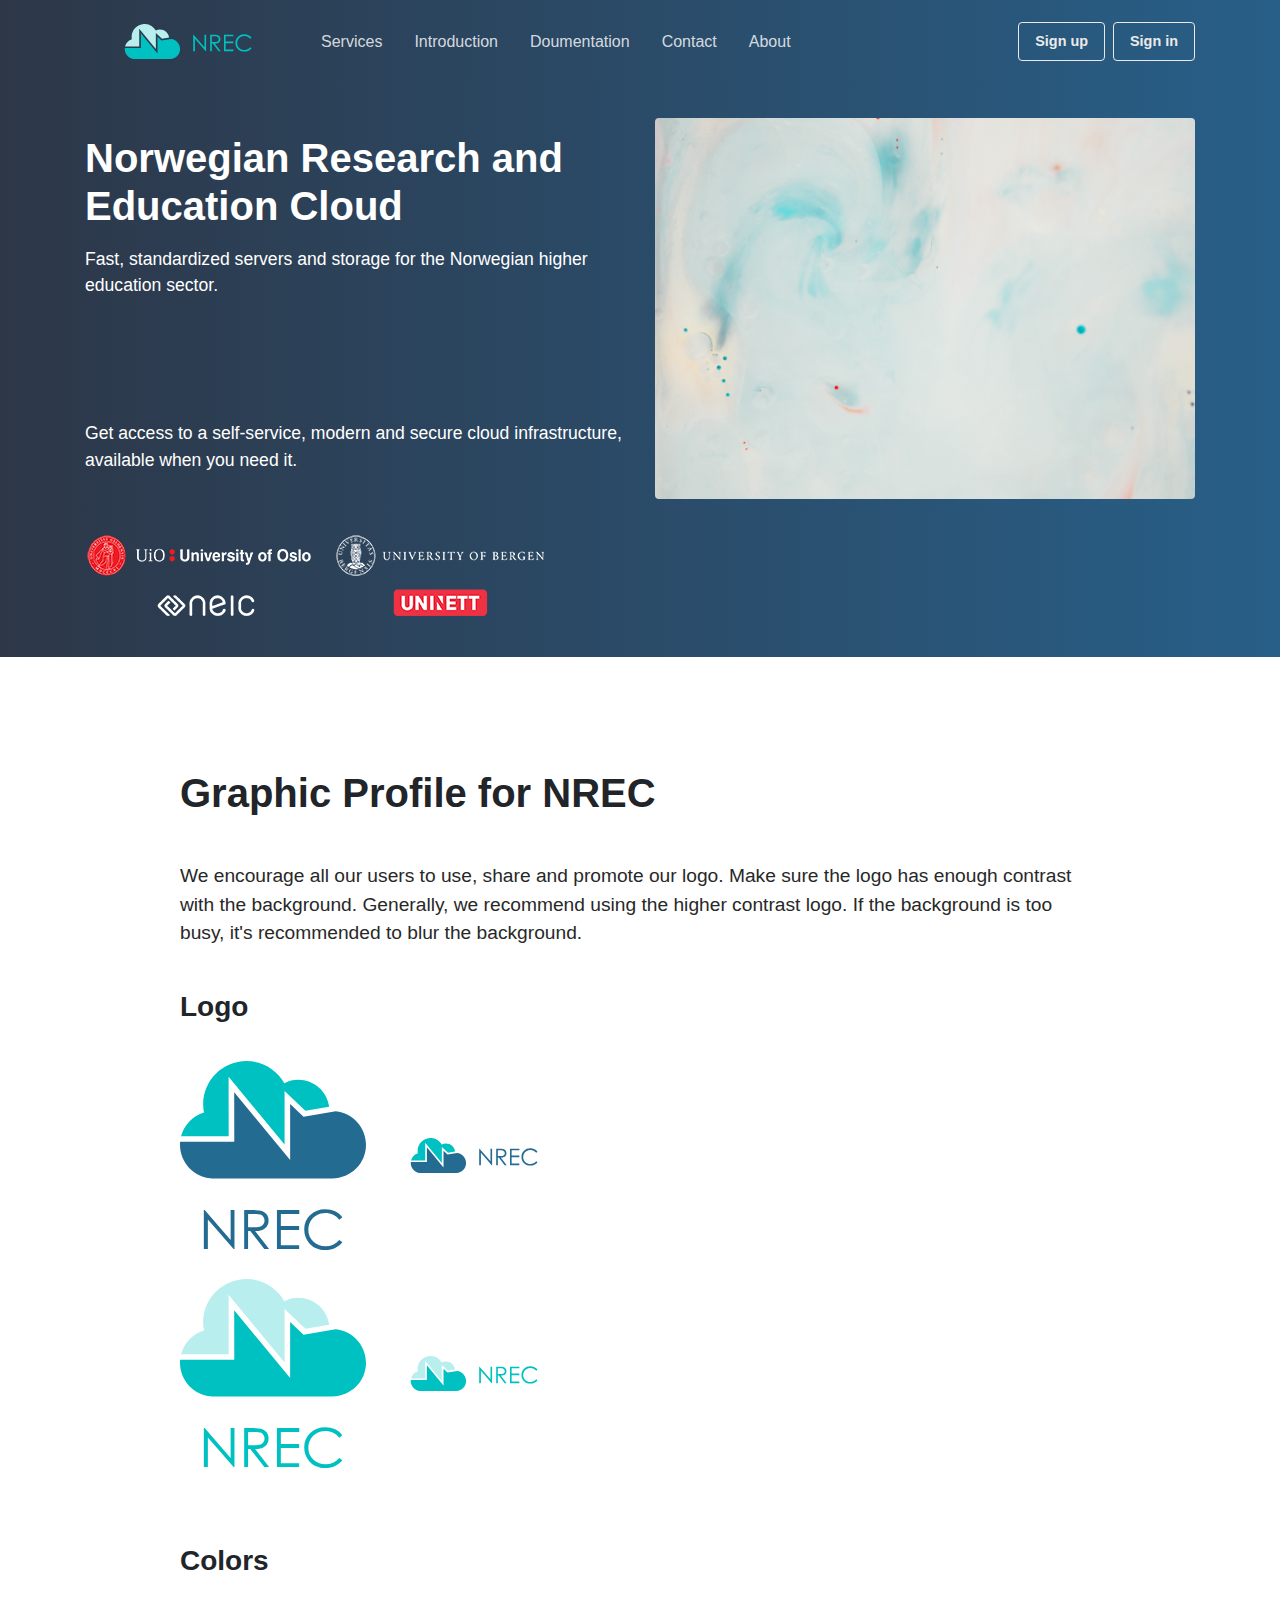
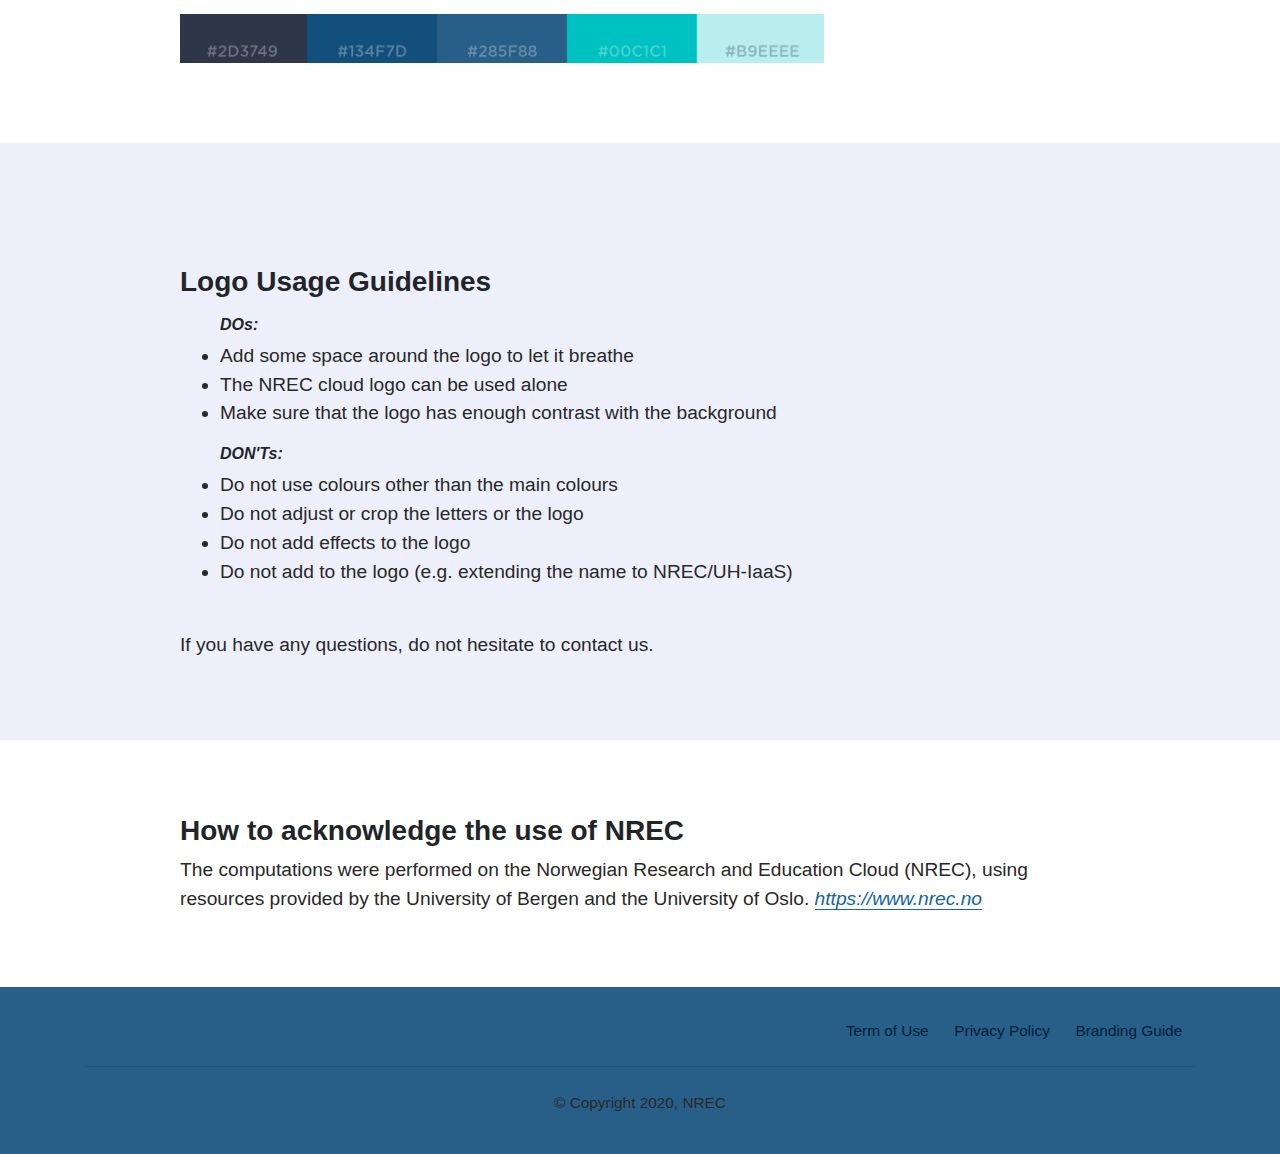
==== commit 8d524c1a: "Merge branch 'designmanual' of github.com:norcams/norcams.github.io into designmanual" ====
--- a/branding.html
+++ b/branding.html
@@ -204,6 +204,7 @@
             <li><a href="https://docs.nrec.no/terms-of-service.html">Term of Use</a></li>
             <li><a href="https://docs.nrec.no/terms-of-service.html#privacy-policy">Privacy
                 Policy</a></li>
+            <li><a href="branding.html">Branding Guide</a></li>
           </ul>
         </div>
       </div>
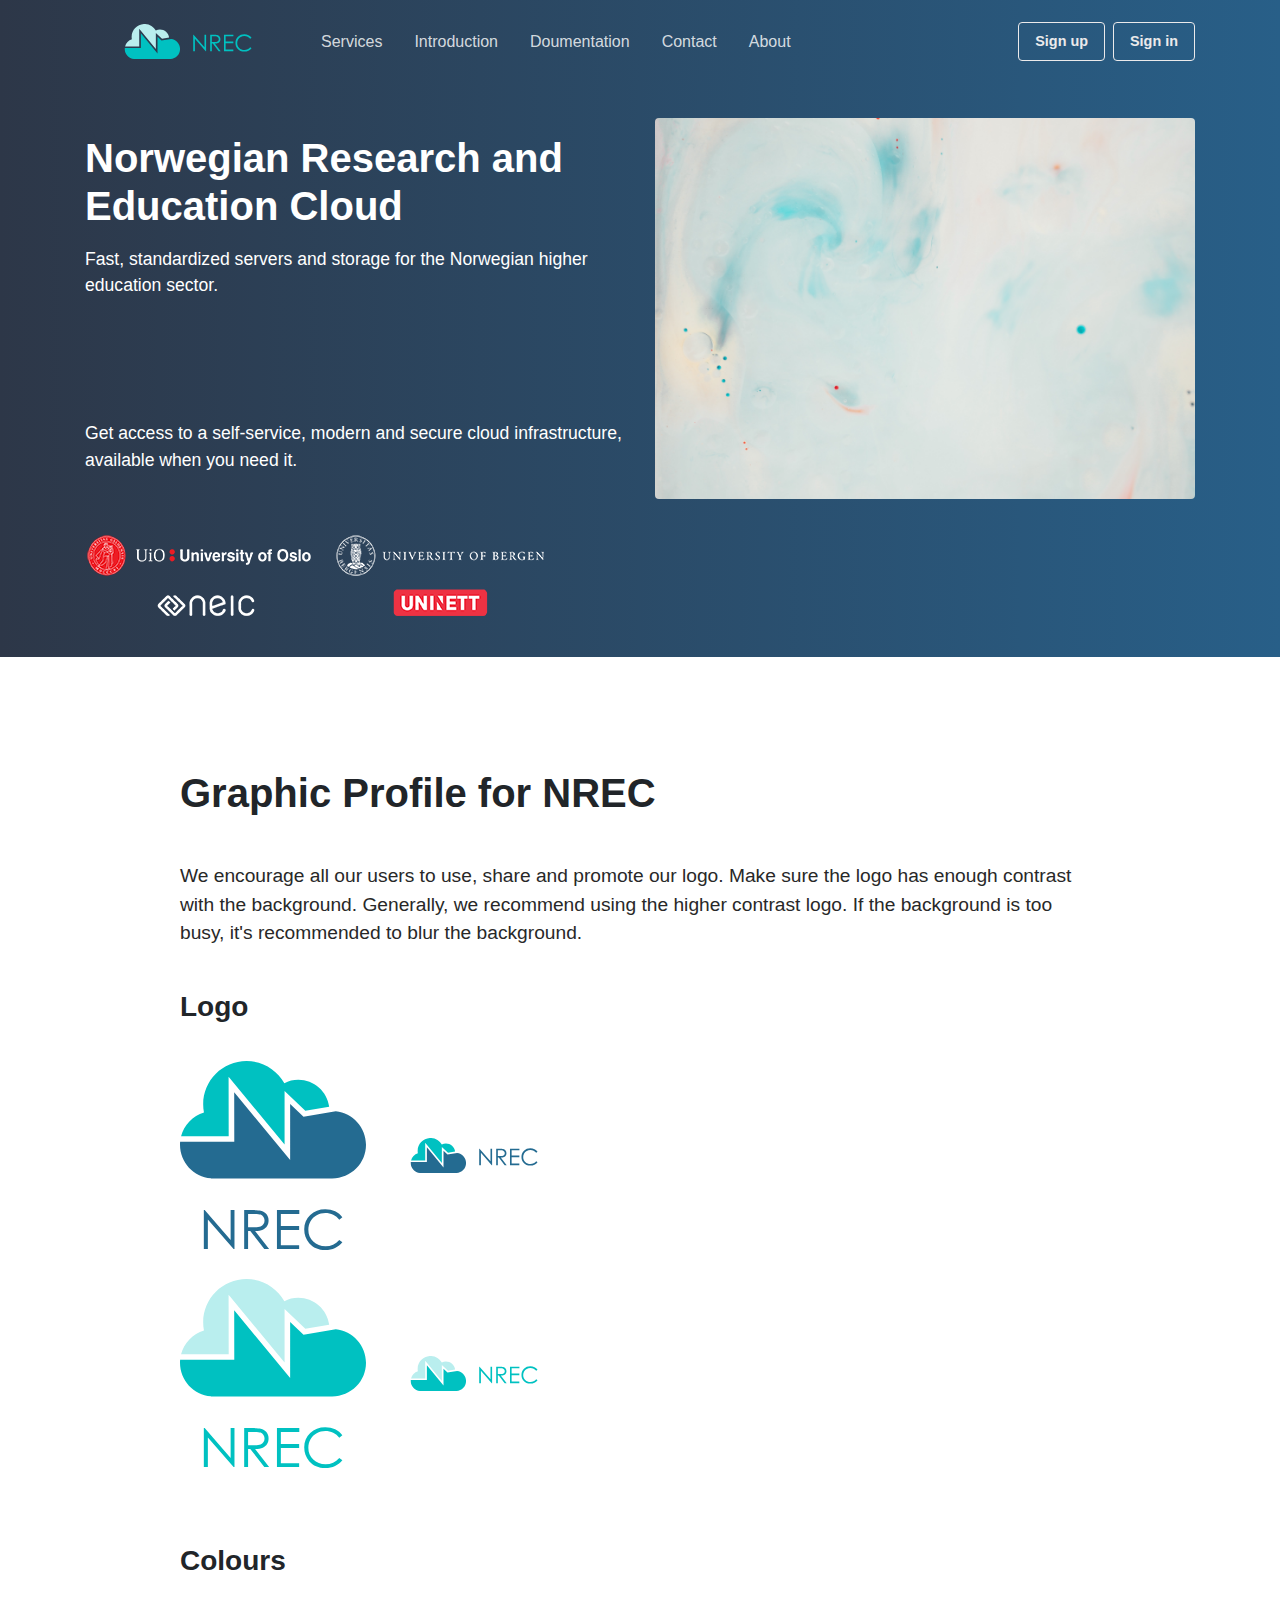
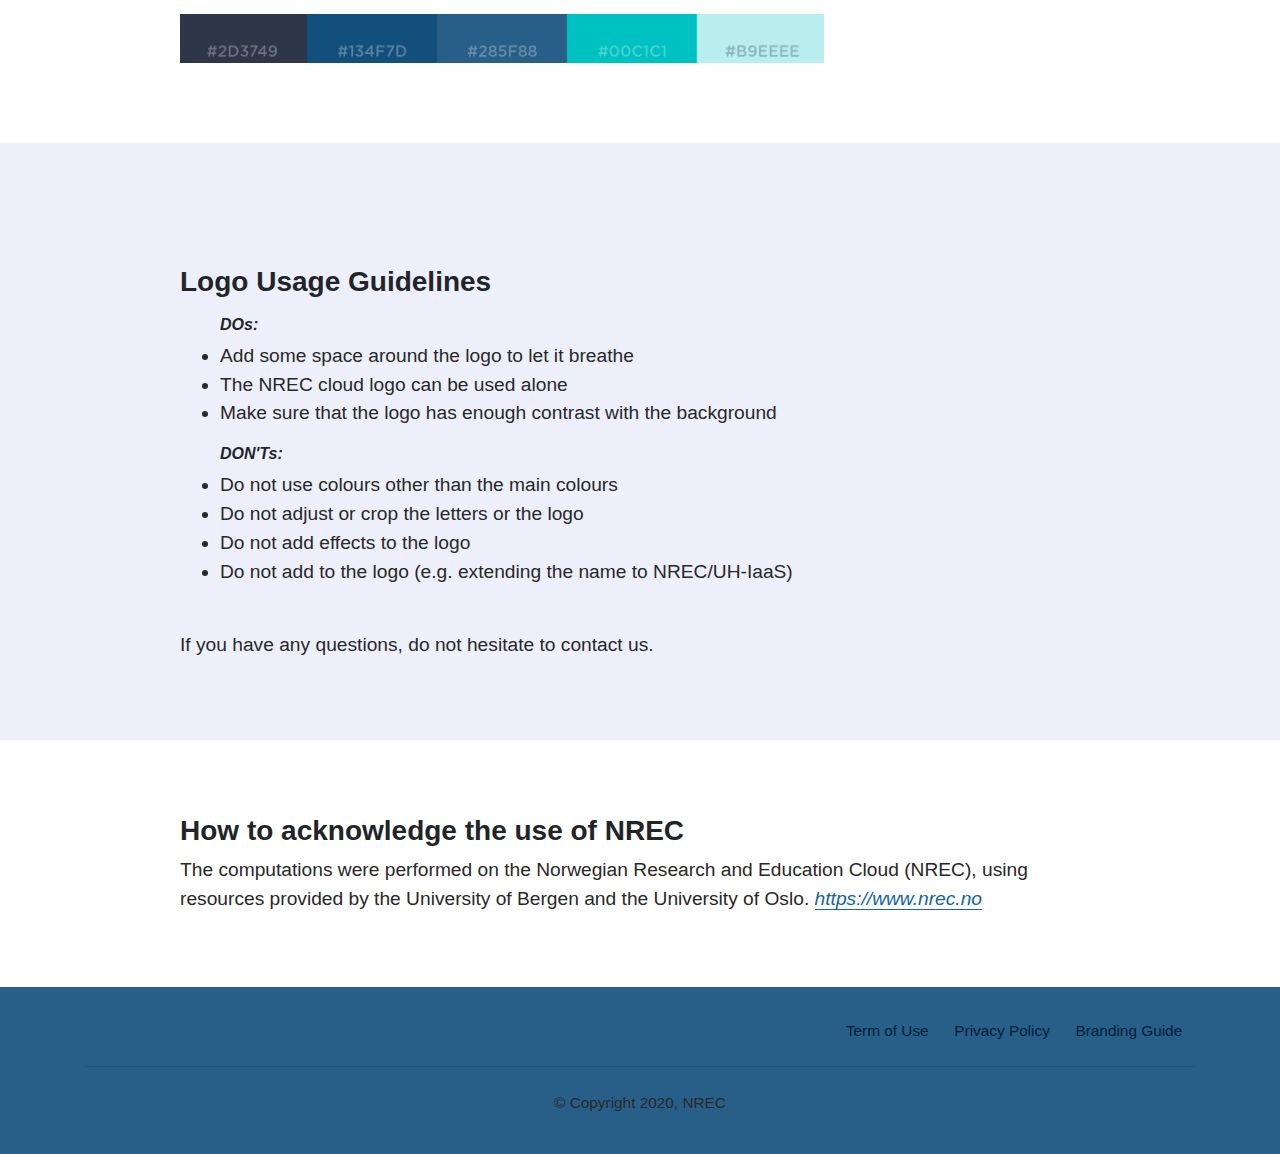
==== commit 45ff6984: "britify" ====
--- a/branding.html
+++ b/branding.html
@@ -128,7 +128,7 @@
                 <br /><br />
                 <img src="./assets/img/nrec-horizontal_light.svg" alt="logo-horizontal-light">
                 <img src="./assets/img/nrec-vertical_light.svg" alt="logo-vertical-light">
-                <h3><br />Colors</h3><br />
+                <h3><br />Colours</h3><br />
                 <img src="./assets/img/nrec-colors.png" style="width: 70%;" alt="colorguide">
 
             </div>
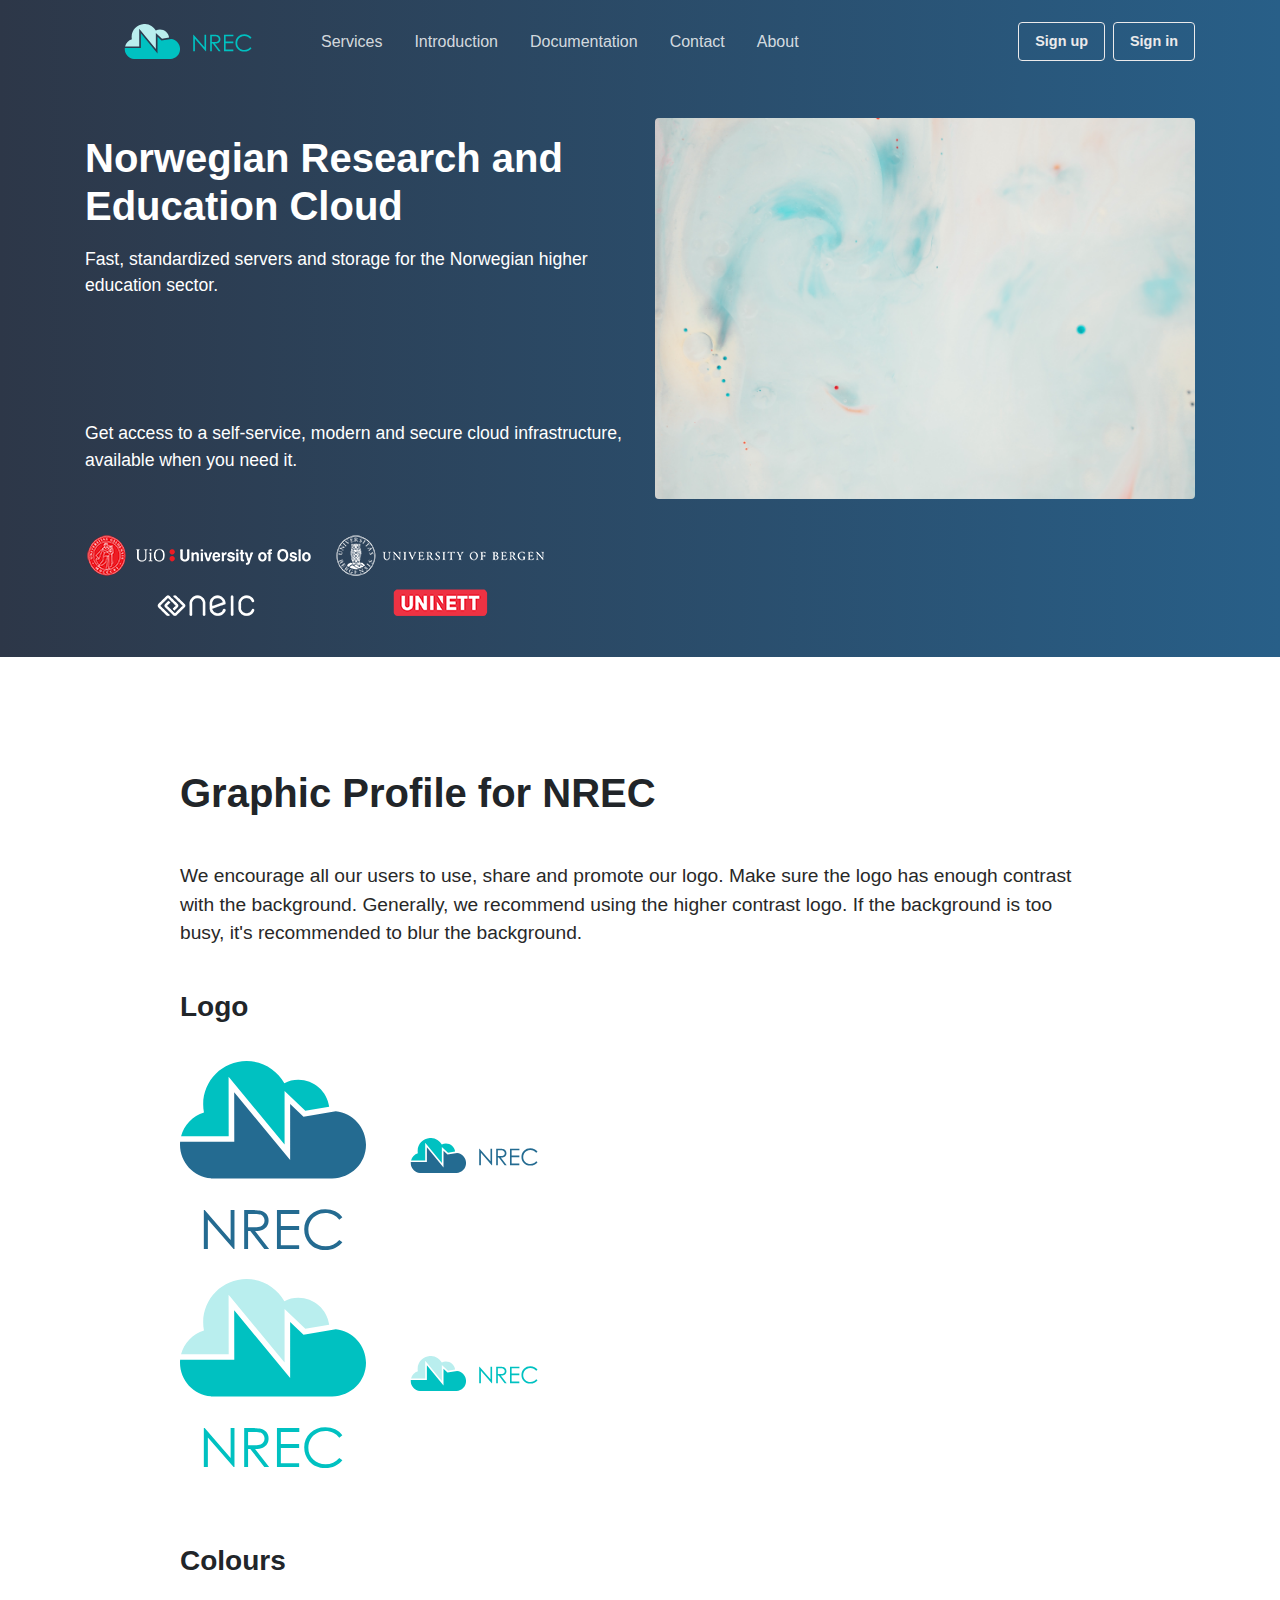
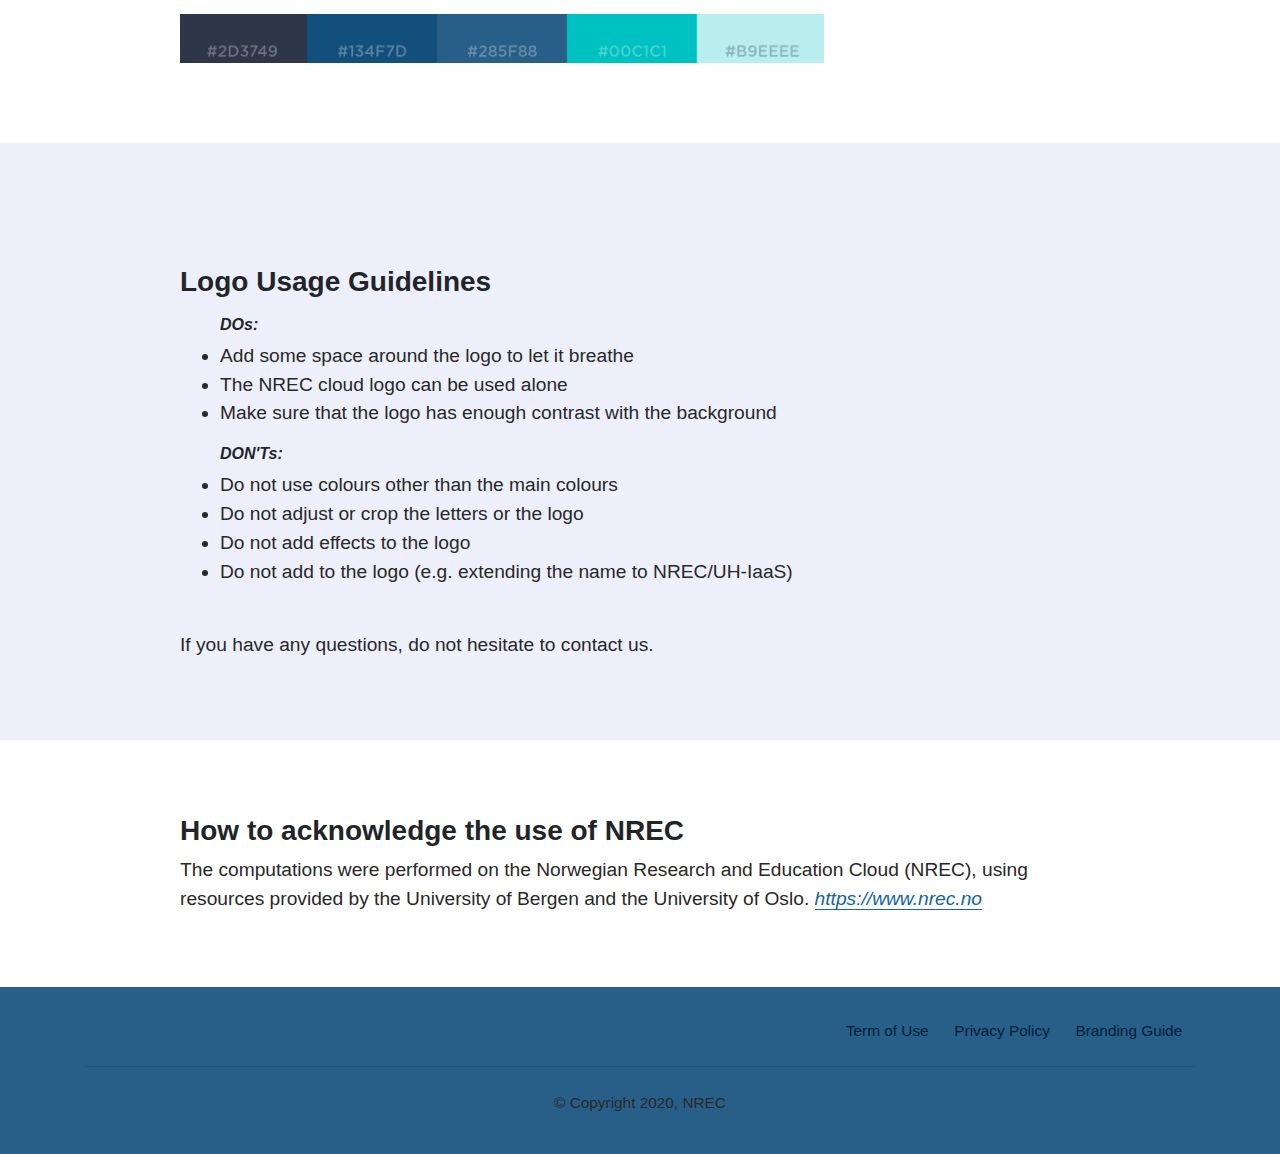
==== commit 1d1a8f65: "typofix" ====
--- a/branding.html
+++ b/branding.html
@@ -51,7 +51,7 @@
           </li>
           <li class="nav-item dropdown mx-2">
             <a class="nav-link" href="https://docs.nrec.no/" id="nav-inner-primary_dropdown_1" role="button"
-              aria-expanded="false">Doumentation</a>
+              aria-expanded="false">Documentation</a>
           </li>
           <li class="nav-item dropdown mx-2">
             <a class="nav-link" href="#contact" id="nav-inner-primary_dropdown_1" role="button"
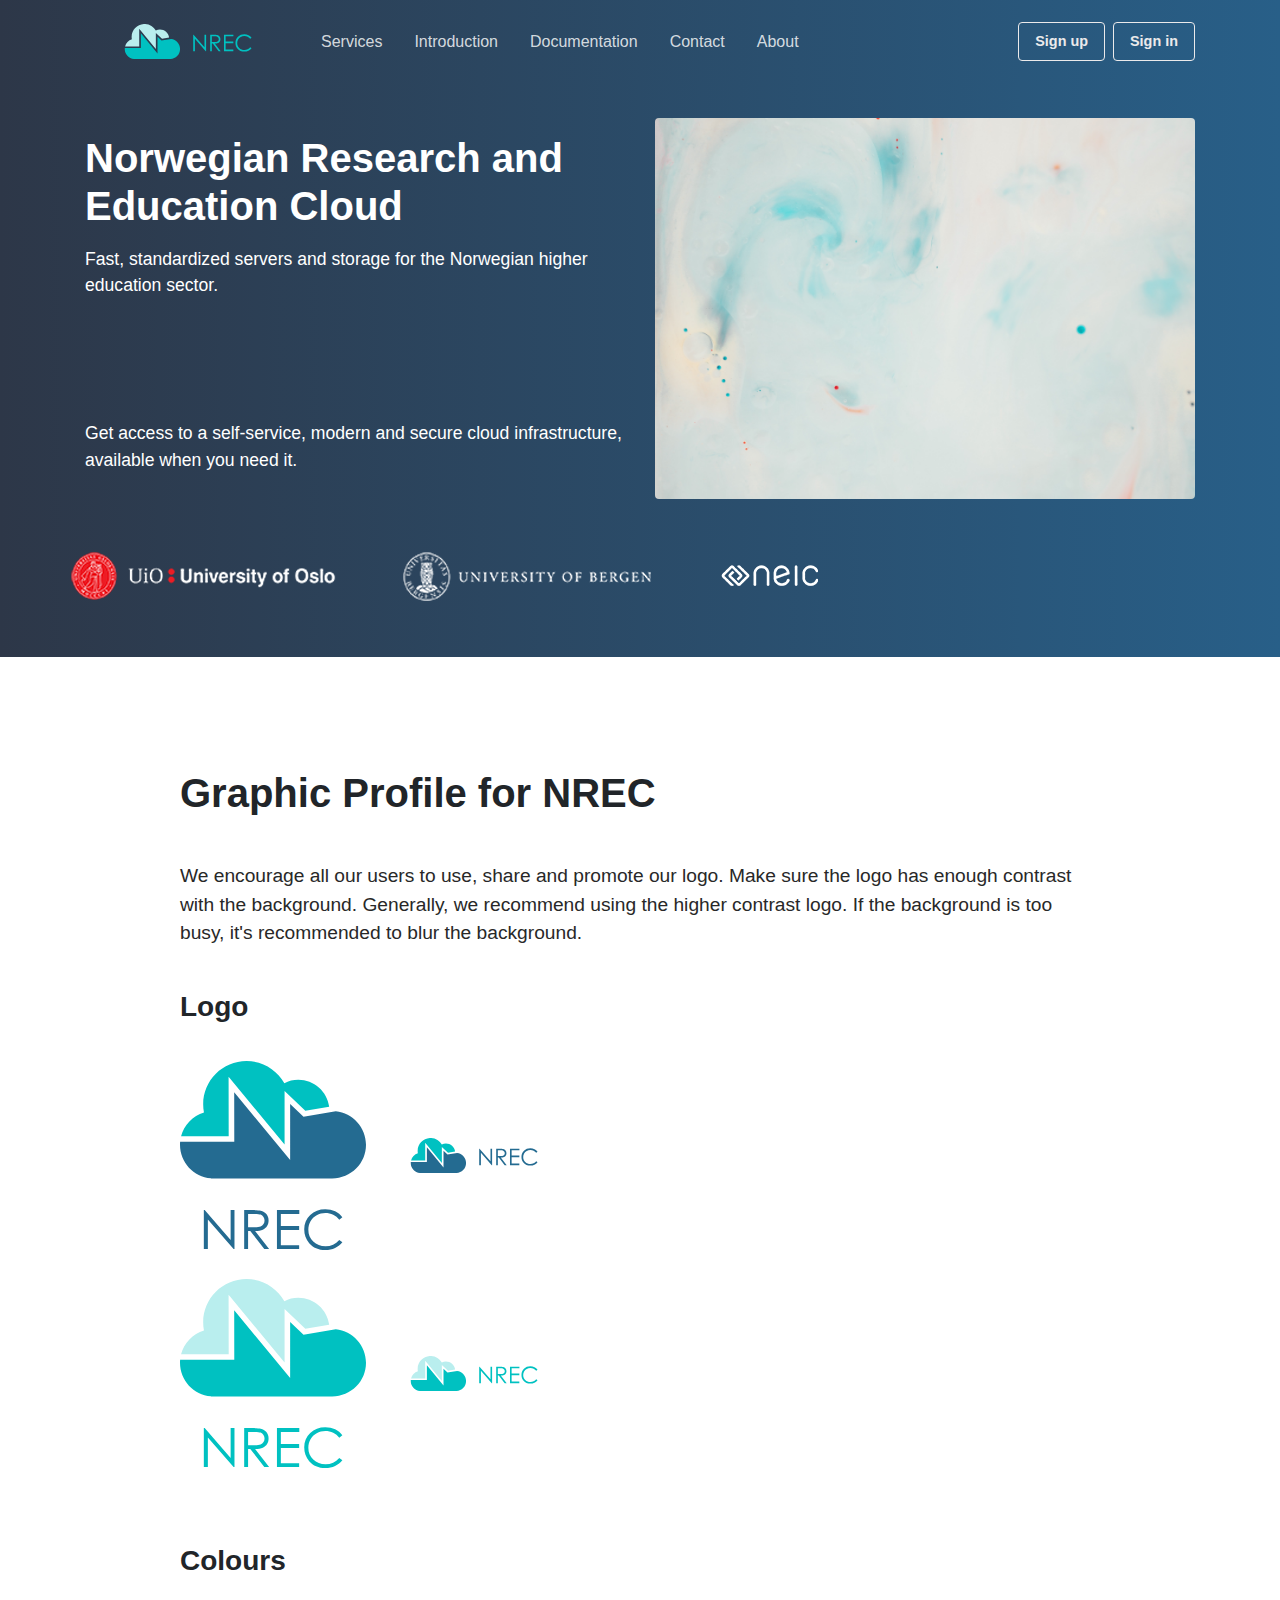
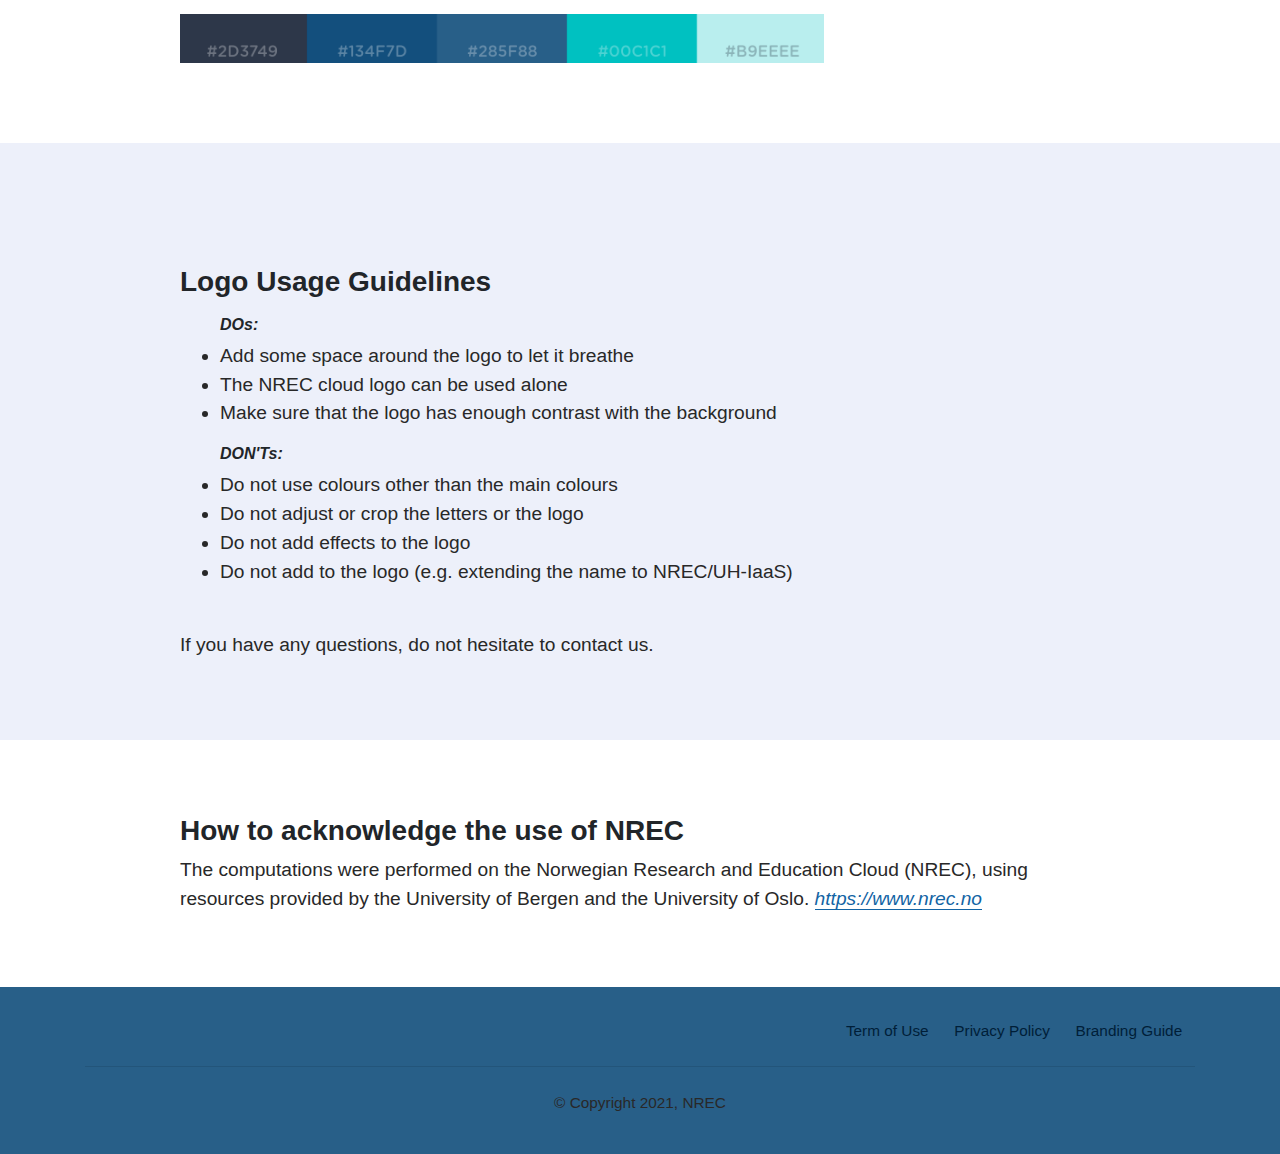
==== commit 904b3f3f: "updated copyright" ====
--- a/branding.html
+++ b/branding.html
@@ -210,7 +210,7 @@
       </div>
       <div class="copyright text-center">
         <hr />
-        <p class="small">&copy; Copyright 2020, NREC</p>
+        <p class="small">&copy; Copyright 2021, NREC</p>
       </div>
     </div>
   </footer>
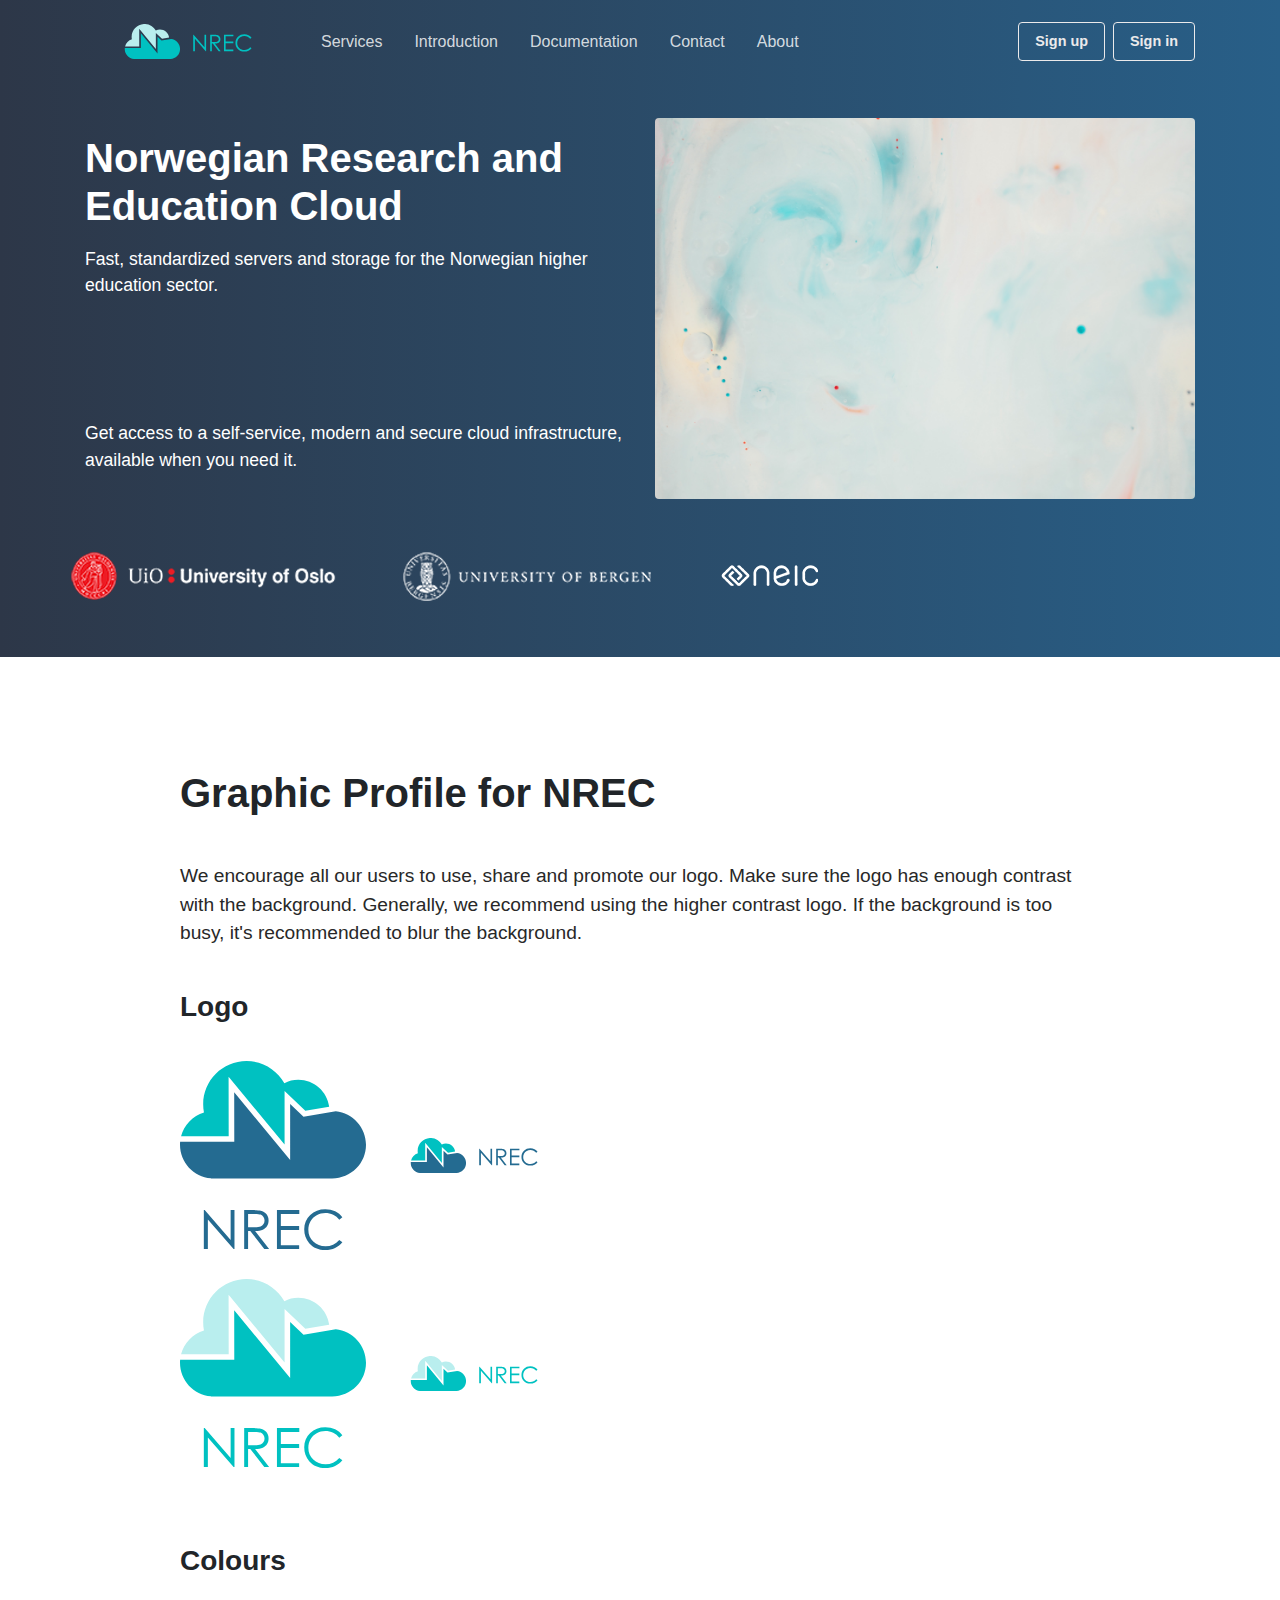
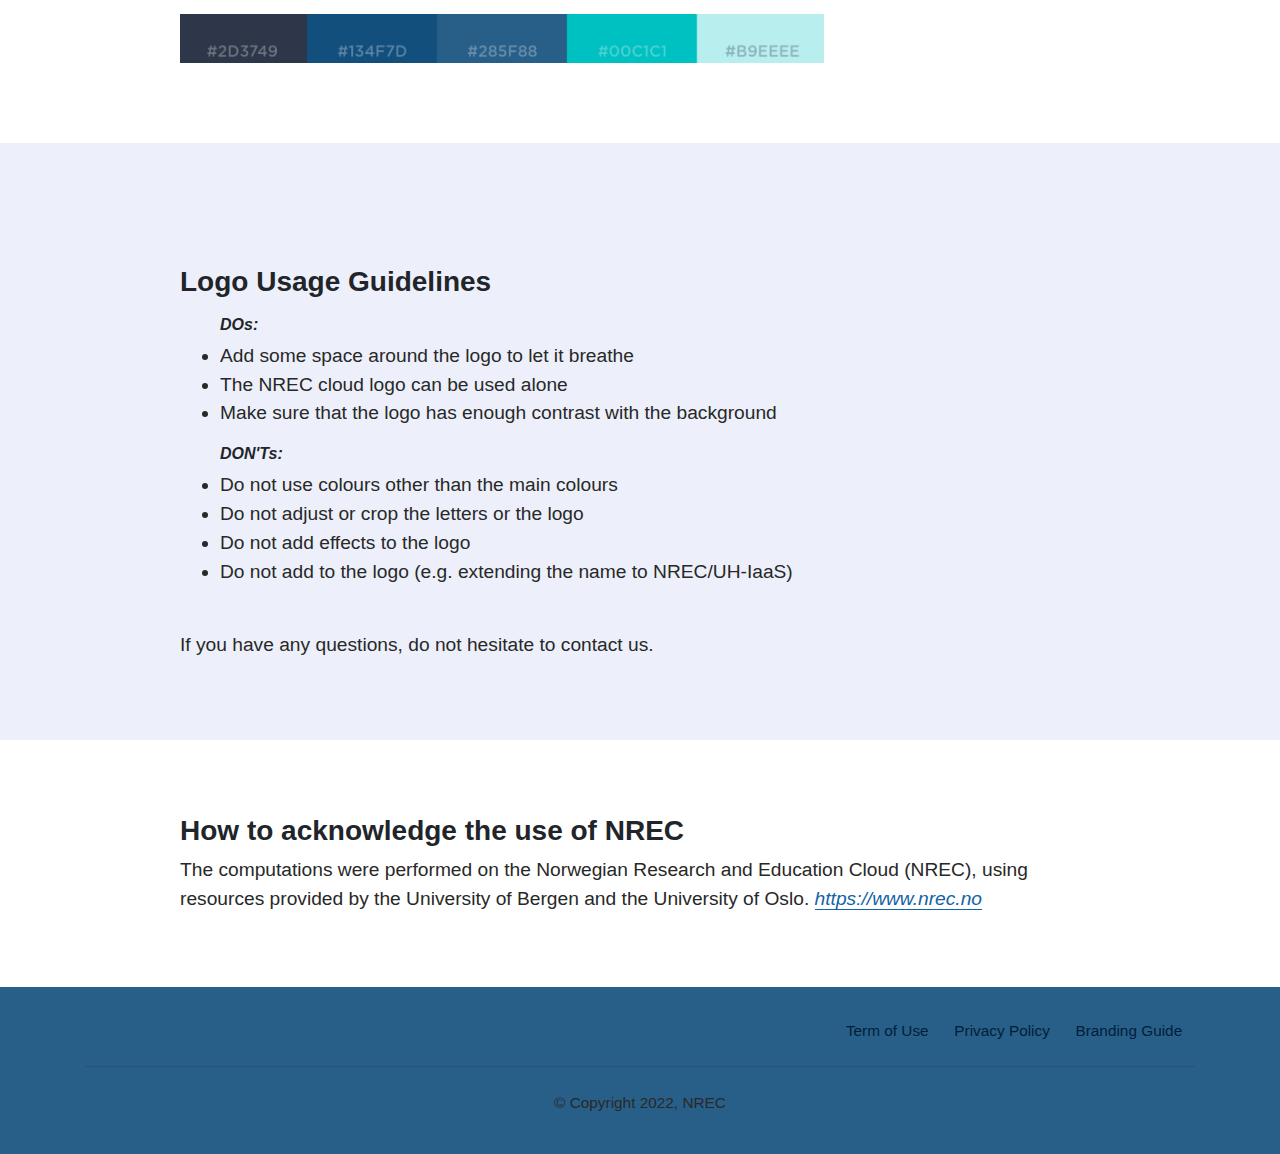
==== commit d8c0b899: "updated btns" ====
--- a/branding.html
+++ b/branding.html
@@ -210,7 +210,7 @@
       </div>
       <div class="copyright text-center">
         <hr />
-        <p class="small">&copy; Copyright 2021, NREC</p>
+        <p class="small">&copy; Copyright 2022, NREC</p>
       </div>
     </div>
   </footer>
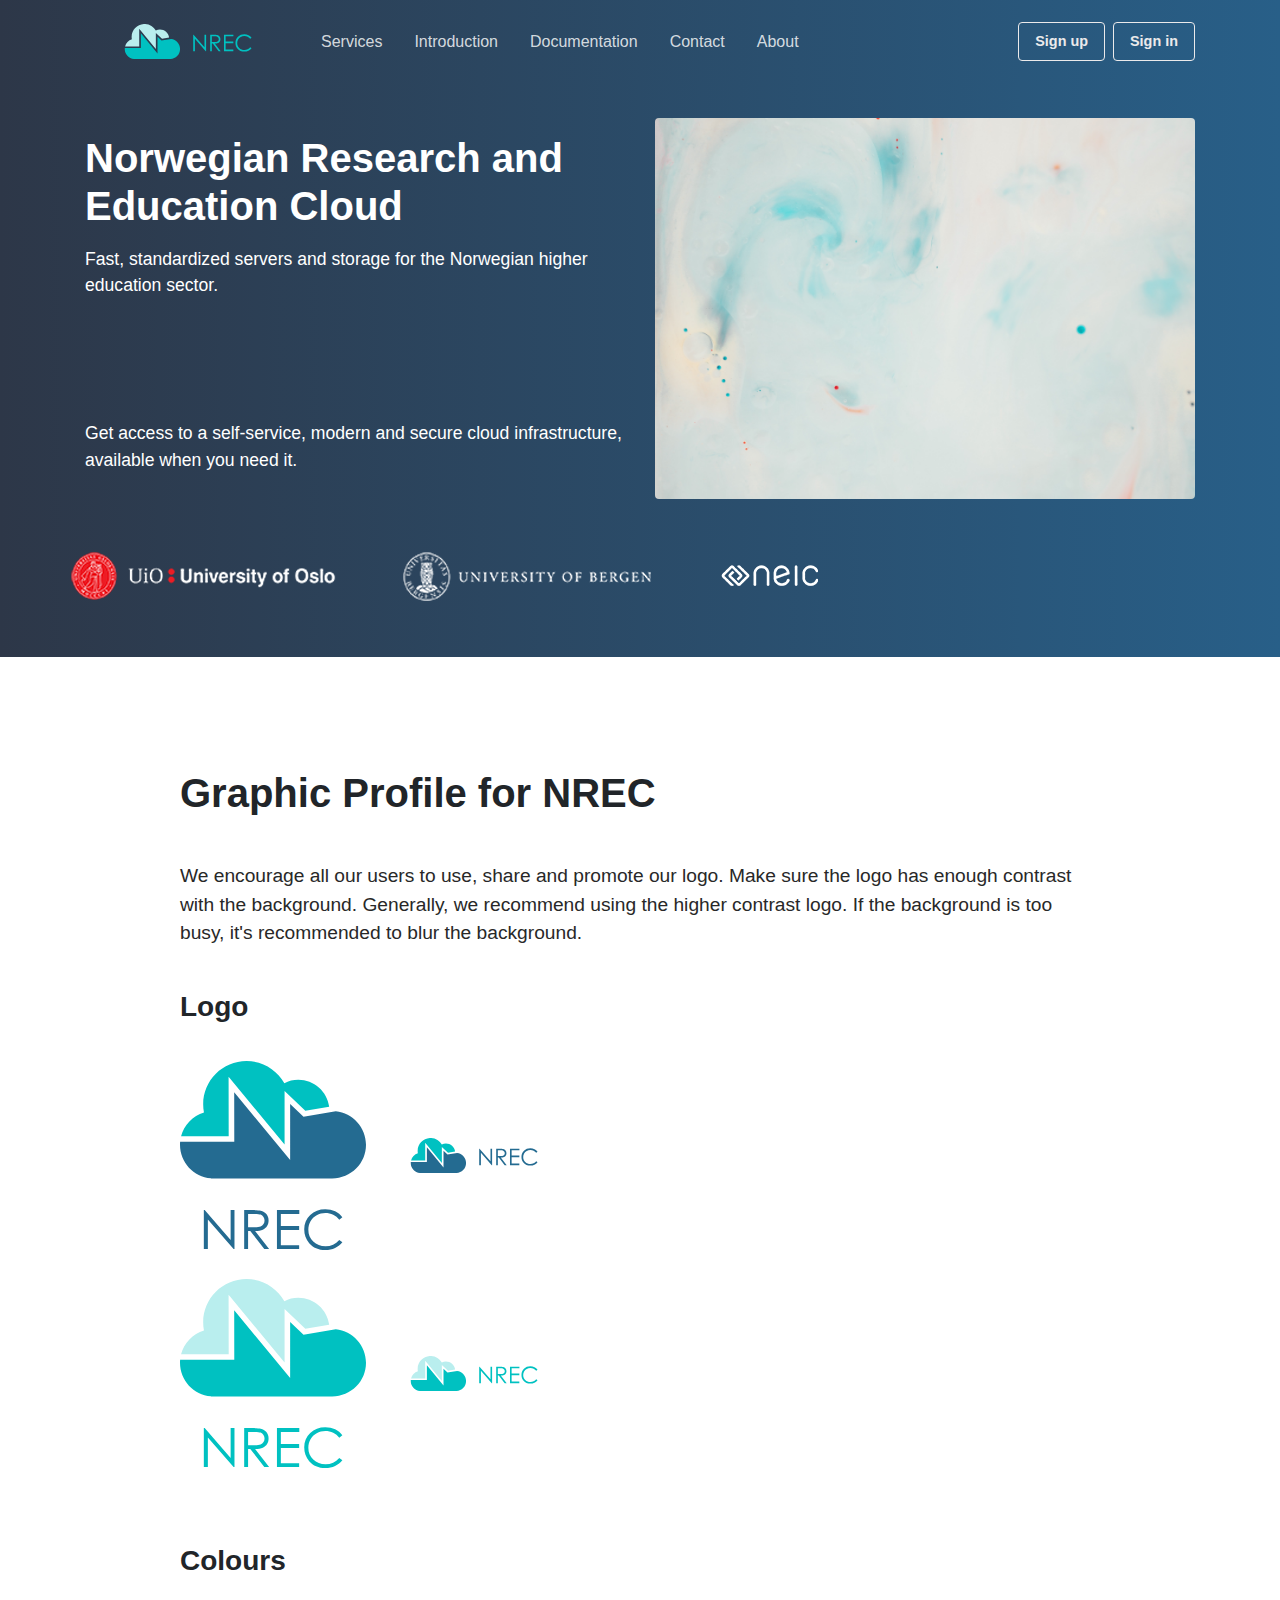
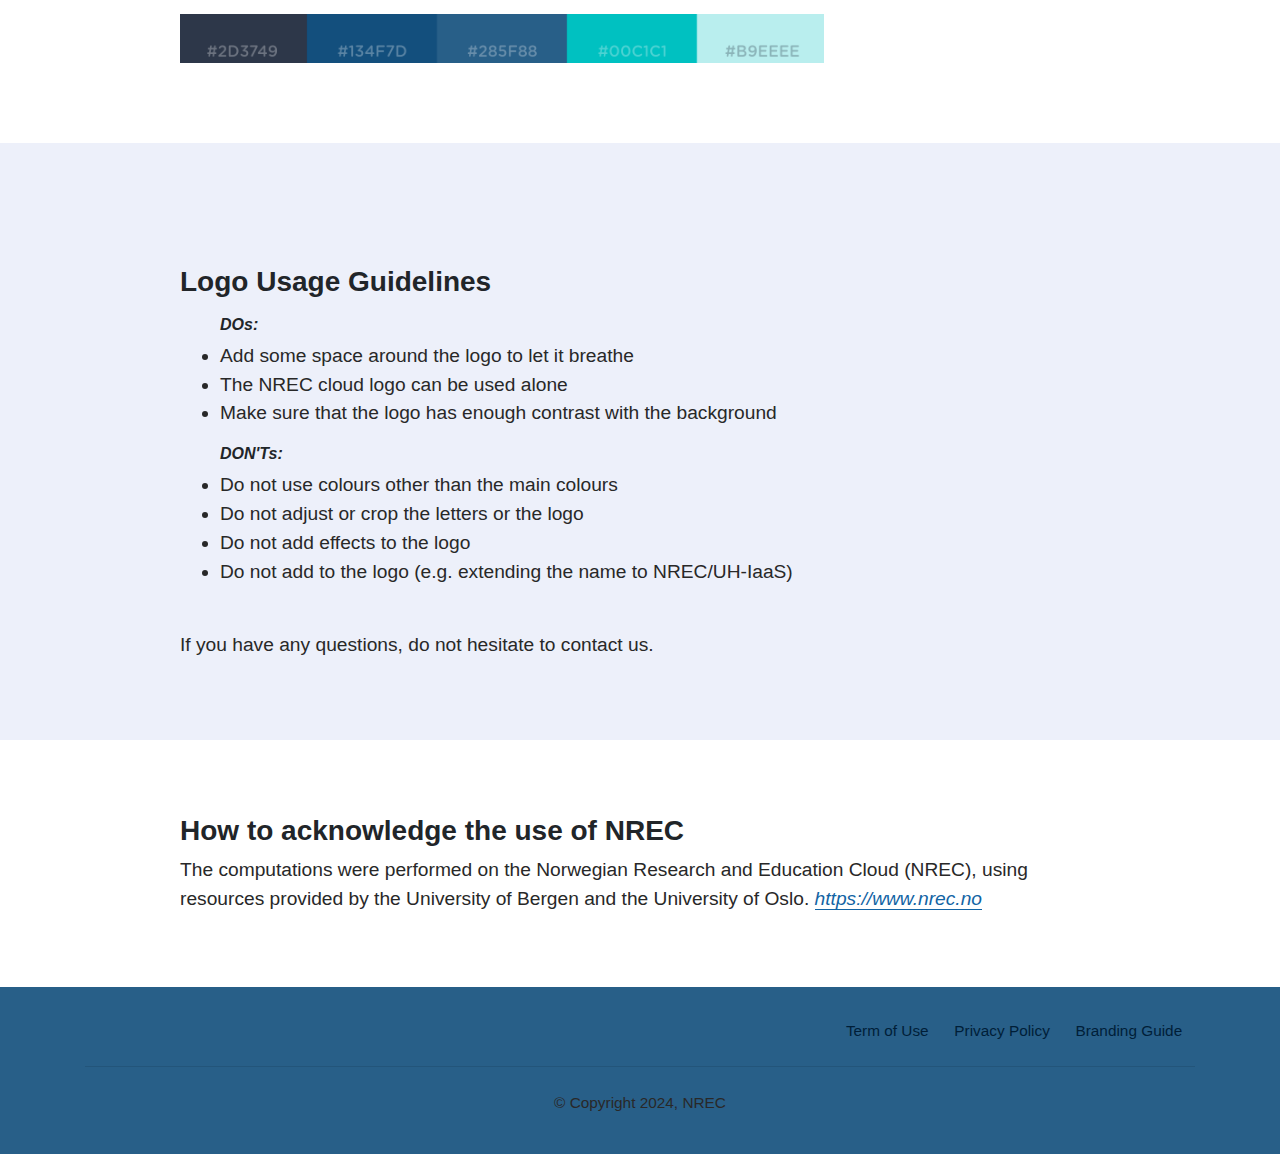
==== commit 9629b59f: "update copyright year in branding.html" ====
--- a/branding.html
+++ b/branding.html
@@ -186,7 +186,7 @@
     <div class="container">
       <div class="small d-flex flex-column flex-md-row justify-content-between align-items-center">
         <div class="social mt-4 mt-md-0">
-          <a class="email btn btn-lg icon_some_small" href="mailto:support@uh-iaas.no" target="_blank">
+          <a class="email btn btn-lg icon_some_small" href="mailto:support@nrec.no" target="_blank">
             <i class="fas fa-envelope"></i>
             <span class="sr-only">Email Us</span>
           </a>
@@ -210,7 +210,7 @@
       </div>
       <div class="copyright text-center">
         <hr />
-        <p class="small">&copy; Copyright 2022, NREC</p>
+        <p class="small">&copy; Copyright 2024, NREC</p>
       </div>
     </div>
   </footer>
